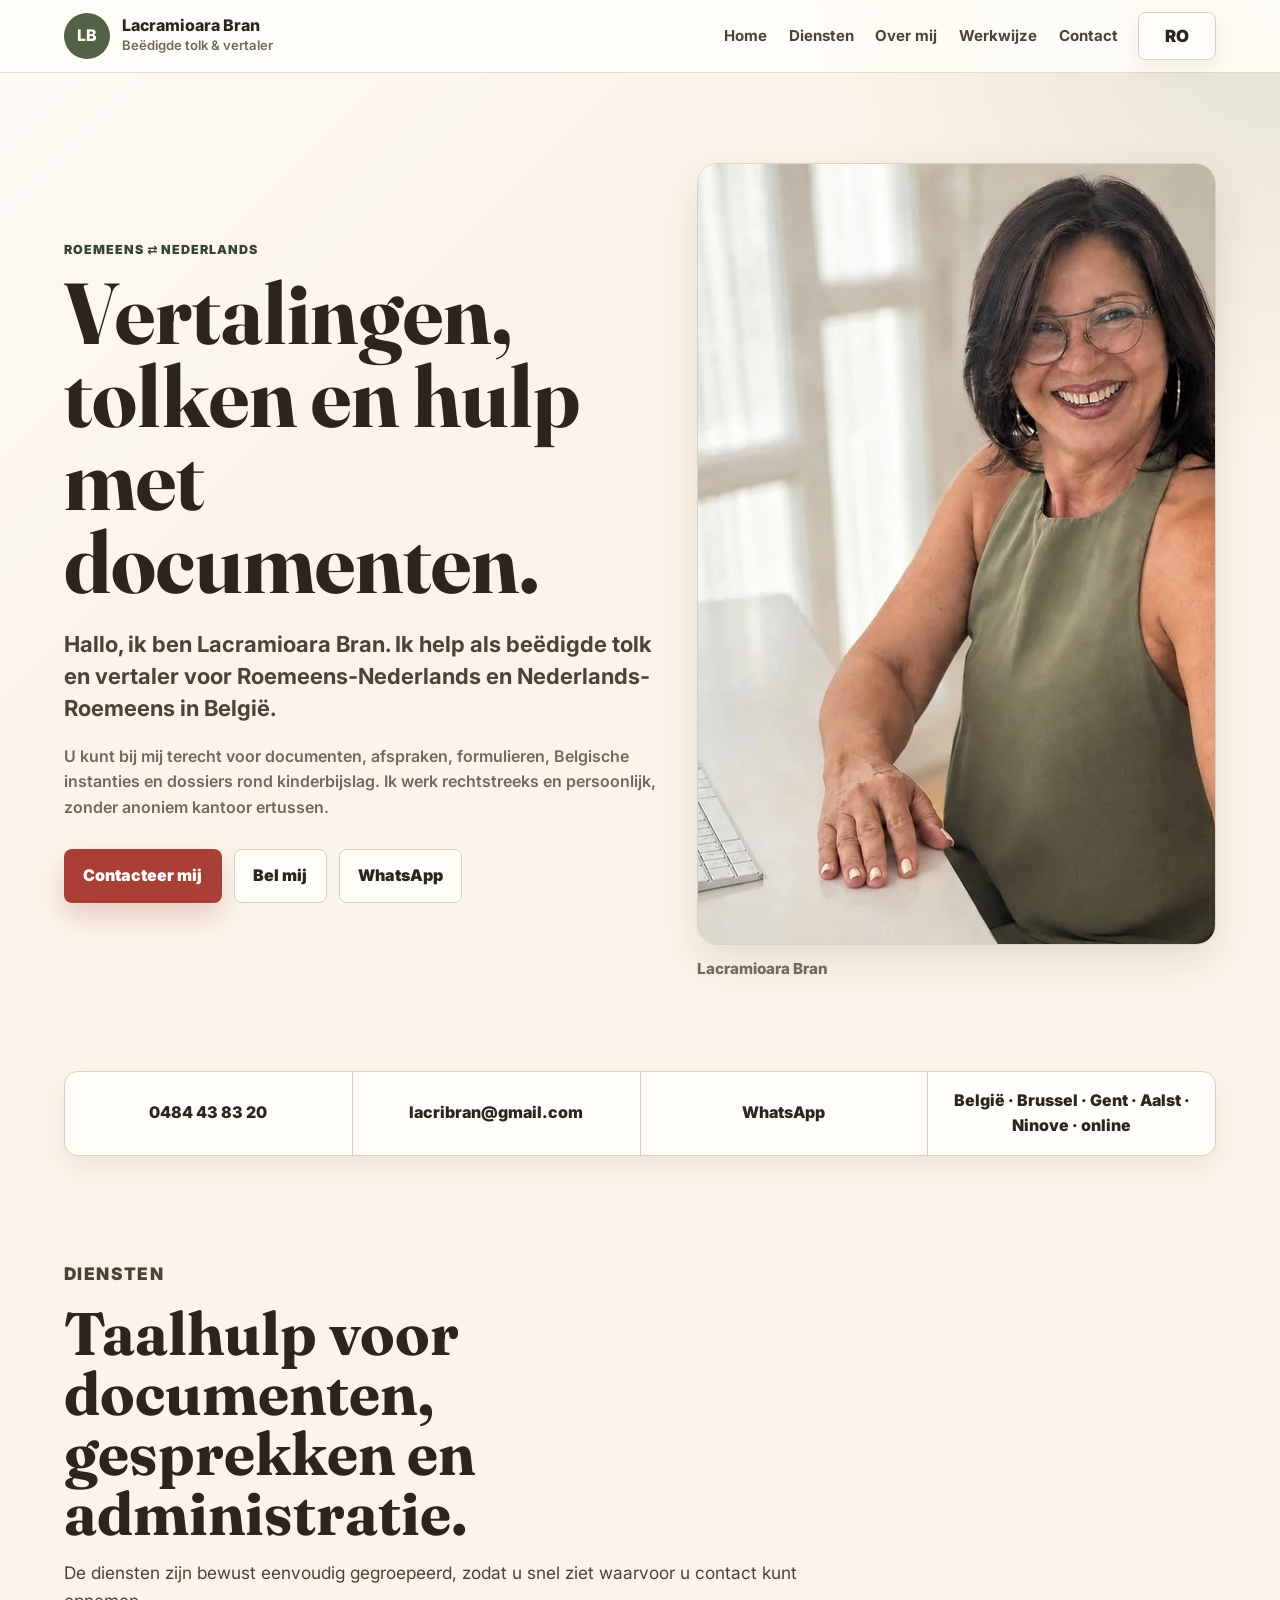
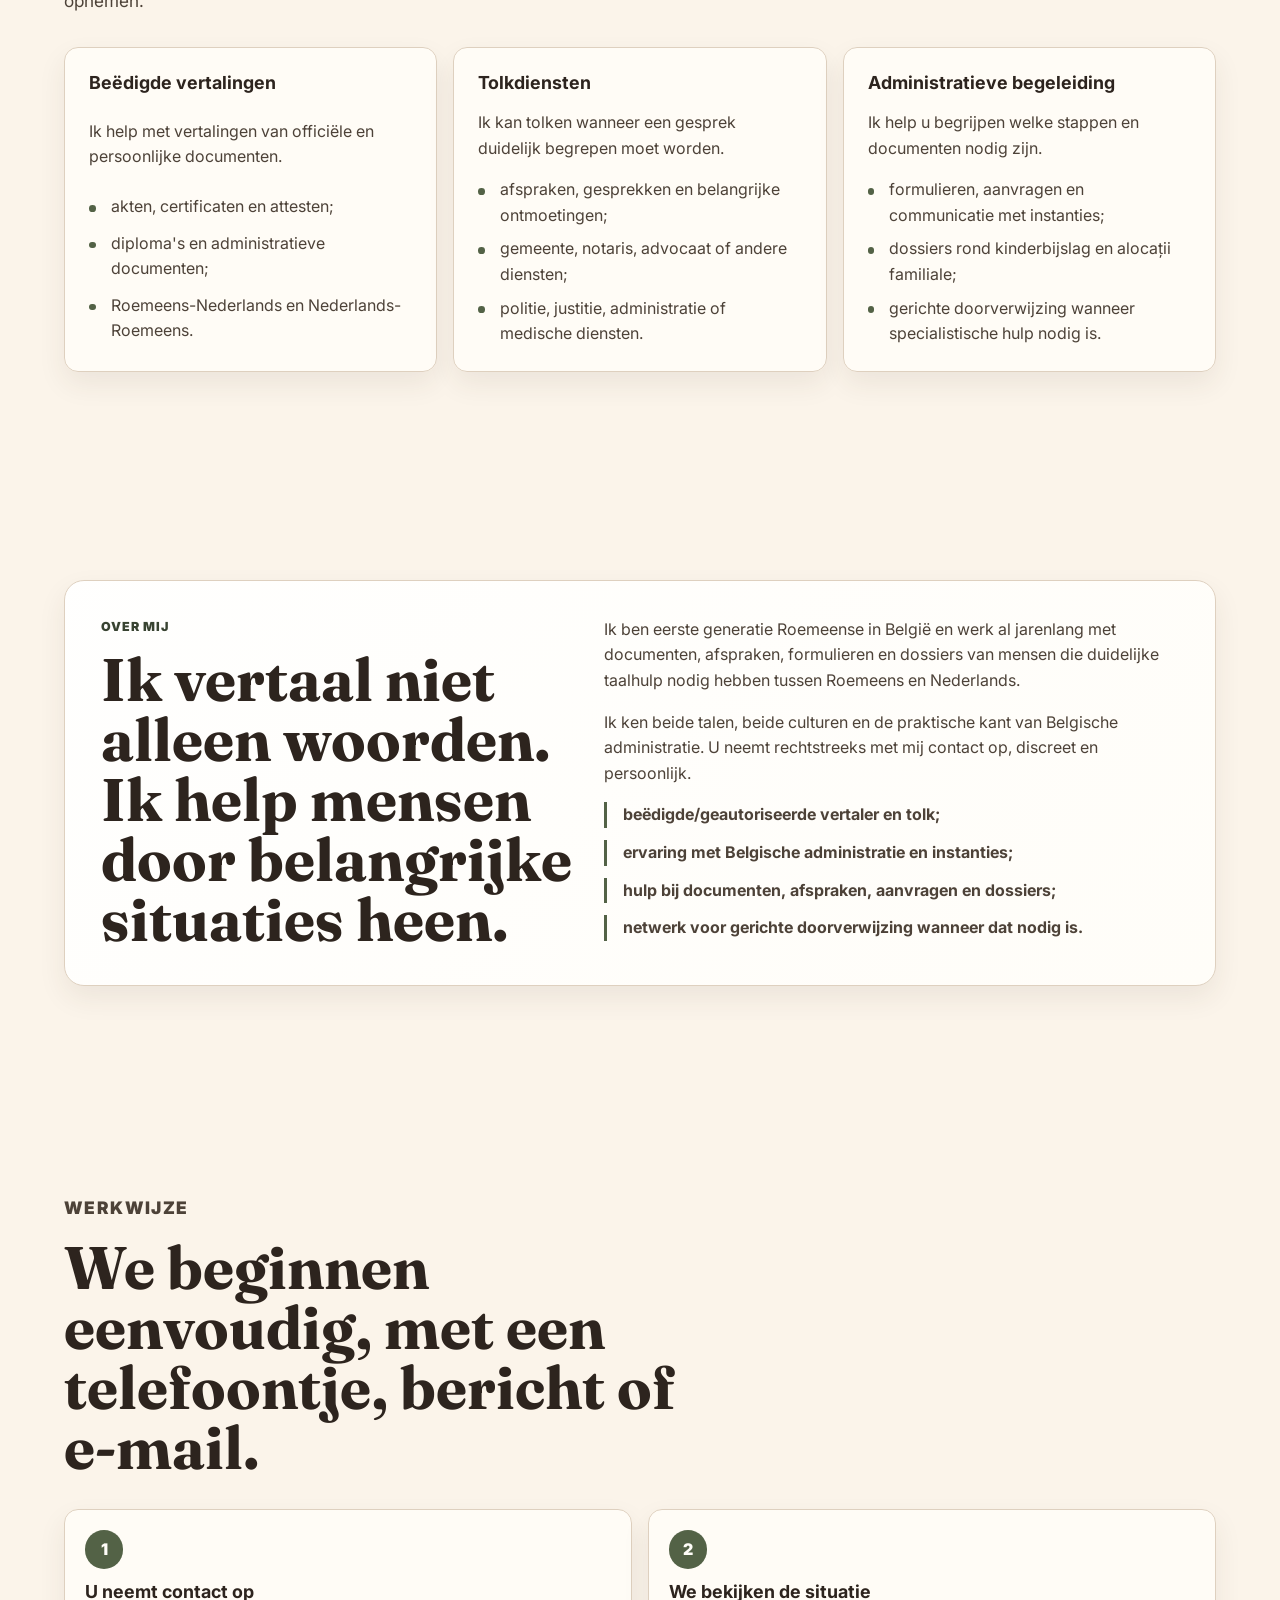
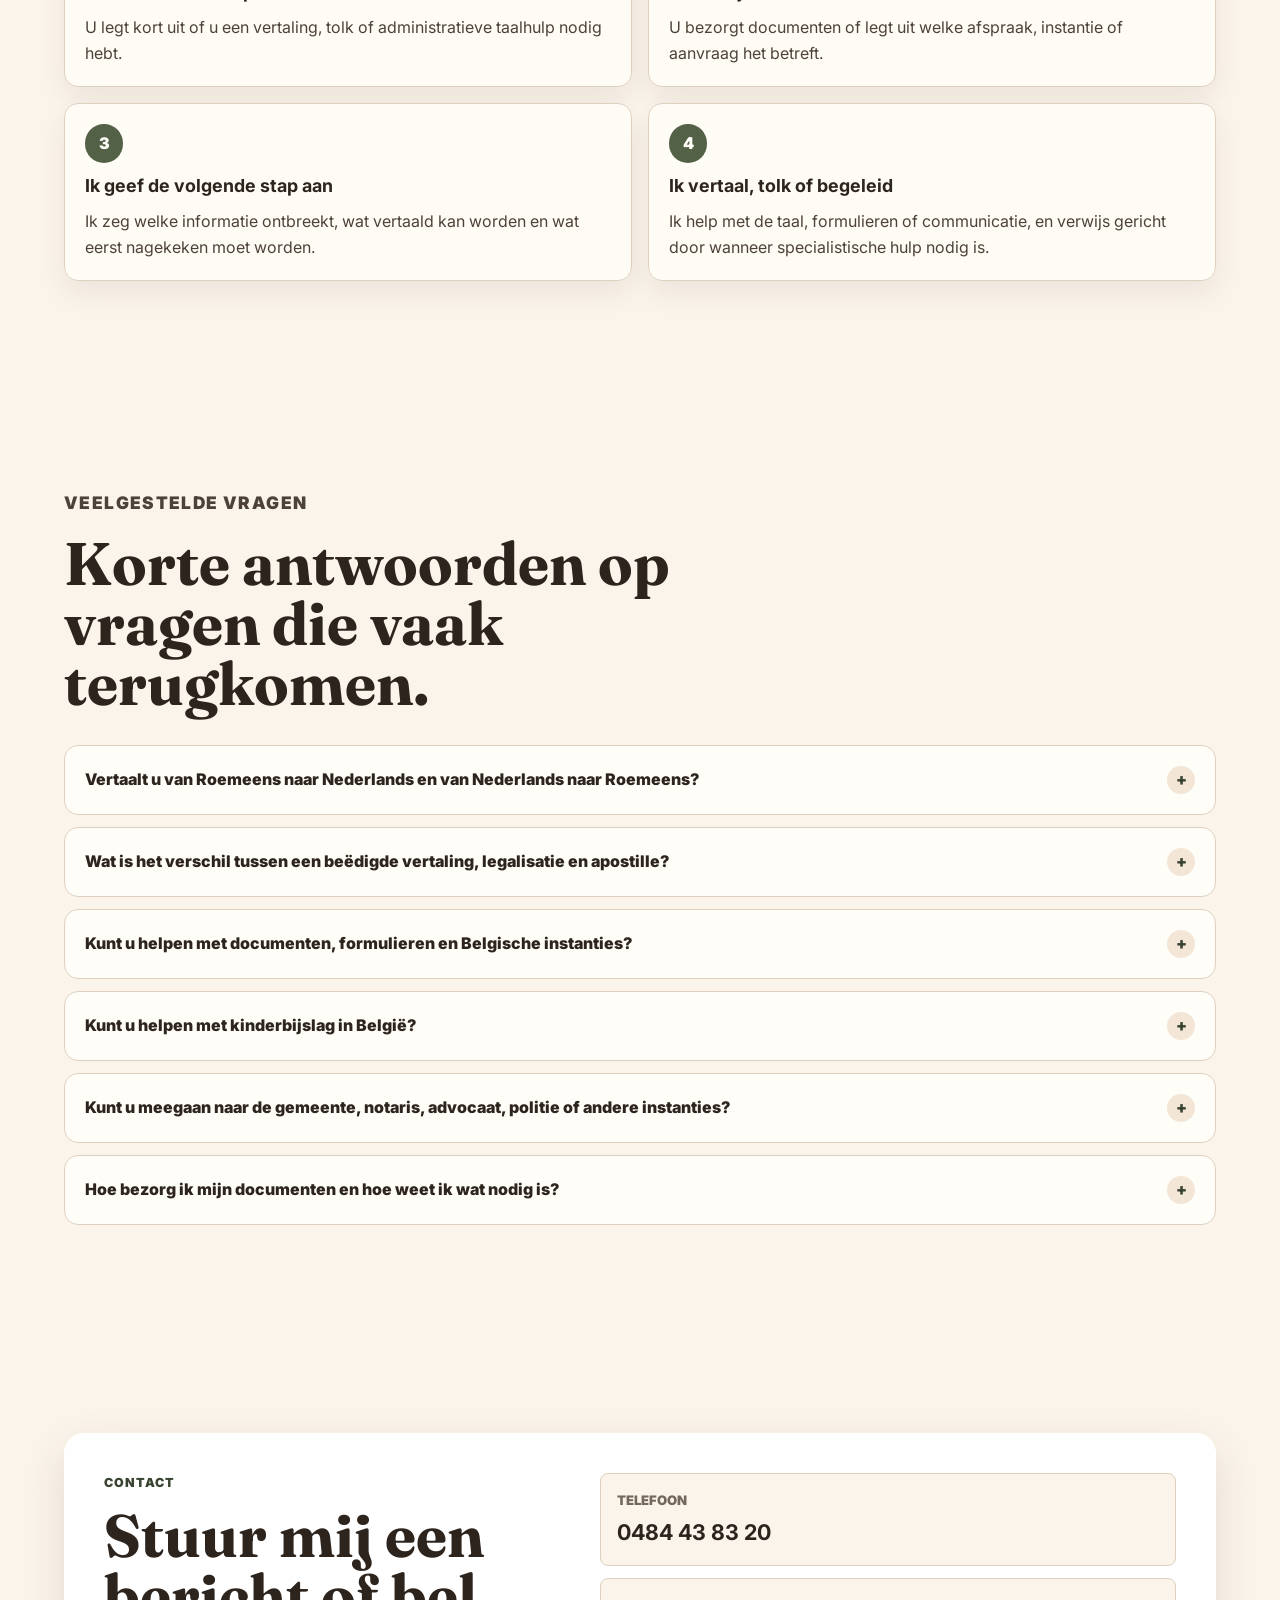
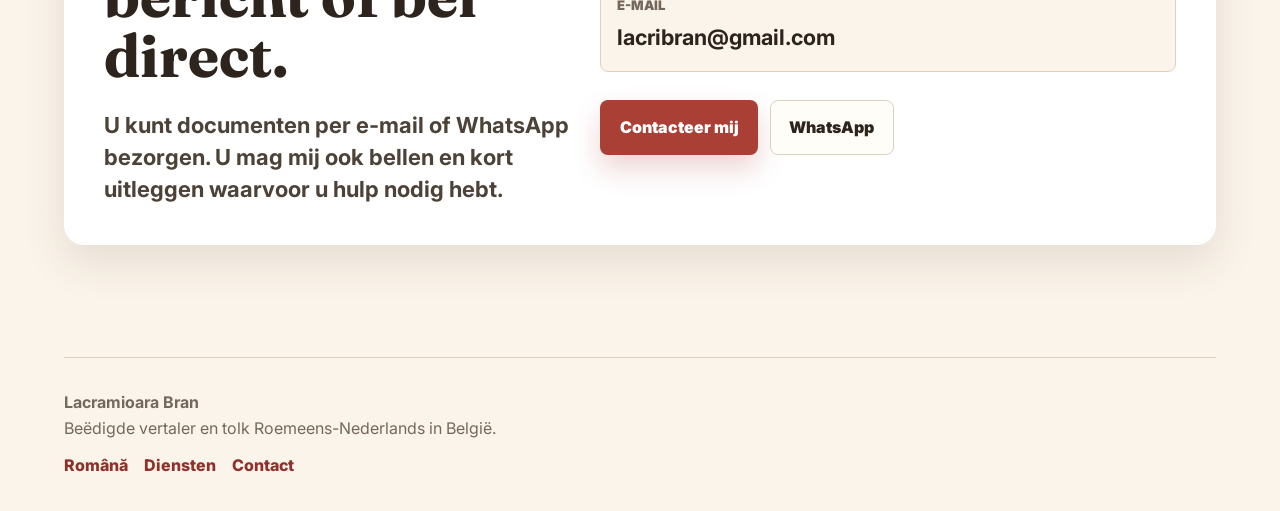
==== nl/index.html @ 7b31ac37 "feat: add Dutch one-page version" ====
<!doctype html>
<html lang="nl">
  <head>
    <meta charset="utf-8">
    <meta name="viewport" content="width=device-width, initial-scale=1">
    <title>Beëdigde vertaler en tolk Roemeens-Nederlands | Lacramioara Bran</title>
    <meta
      name="description"
      content="Beëdigde vertalingen, tolkdiensten en administratieve taalhulp Roemeens-Nederlands in België. Lacramioara Bran helpt met documenten, afspraken en kinderbijslag."
    >
    <meta name="theme-color" content="#fbf4ea">
    <meta name="robots" content="index, follow">
    <link rel="canonical" href="https://www.traduceri-belgia.be/nl/">
    <link rel="alternate" hreflang="ro" href="https://www.traduceri-belgia.be/">
    <link rel="alternate" hreflang="nl" href="https://www.traduceri-belgia.be/nl/">
    <link rel="alternate" hreflang="x-default" href="https://www.traduceri-belgia.be/">
    <link rel="icon" href="/favicon.svg" type="image/svg+xml">
    <link rel="preconnect" href="https://fonts.googleapis.com">
    <link rel="preconnect" href="https://fonts.gstatic.com" crossorigin>
    <link href="https://fonts.googleapis.com/css2?family=Fraunces:opsz,wght@9..144,600;9..144,700&family=Inter:wght@400;500;600;700;800&display=swap" rel="stylesheet">
    <link rel="stylesheet" href="/assets/css/main.css">
    <meta property="og:site_name" content="Lacramioara Bran">
    <meta property="og:title" content="Beëdigde vertaler en tolk Roemeens-Nederlands">
    <meta
      property="og:description"
      content="Vertalingen, tolken en administratieve taalhulp tussen Roemeens en Nederlands in België."
    >
    <meta property="og:type" content="website">
    <meta property="og:url" content="https://www.traduceri-belgia.be/nl/">
    <meta property="og:image" content="https://www.traduceri-belgia.be/assets/images/og-nl.jpg">
    <meta property="og:image:width" content="1200">
    <meta property="og:image:height" content="630">
    <meta property="og:locale" content="nl_BE">
    <meta name="twitter:card" content="summary_large_image">
    <meta name="twitter:title" content="Beëdigde vertaler en tolk Roemeens-Nederlands">
    <meta name="twitter:description" content="Vertalingen, tolken en administratieve taalhulp Roemeens-Nederlands in België.">
    <meta name="twitter:image" content="https://www.traduceri-belgia.be/assets/images/og-nl.jpg">
    <script type="application/ld+json">
      {
        "@context": "https://schema.org",
        "@graph": [
          {
            "@type": "ProfessionalService",
            "@id": "https://www.traduceri-belgia.be/nl/#business",
            "name": "Lacramioara Bran",
            "url": "https://www.traduceri-belgia.be/nl/",
            "image": "https://www.traduceri-belgia.be/assets/images/og-nl.jpg",
            "telephone": "+32484438320",
            "email": "lacribran@gmail.com",
            "areaServed": ["België", "Brussel", "Gent", "Aalst", "Ninove", "online"],
            "knowsLanguage": ["ro", "nl"],
            "description": "Beëdigde vertaler en tolk Roemeens-Nederlands en Nederlands-Roemeens in België.",
            "serviceType": [
              "Beëdigde vertaler Roemeens Nederlands",
              "Beëdigde tolk Roemeens Nederlands",
              "Vertaler Nederlands Roemeens",
              "Administratieve taalhulp",
              "Kinderbijslag België"
            ],
            "contactPoint": {
              "@type": "ContactPoint",
              "telephone": "+32484438320",
              "email": "lacribran@gmail.com",
              "contactType": "customer service",
              "availableLanguage": ["Romanian", "Dutch"]
            }
          },
          {
            "@type": "FAQPage",
            "@id": "https://www.traduceri-belgia.be/nl/#faq",
            "mainEntity": [
              {
                "@type": "Question",
                "name": "Vertaalt u van Roemeens naar Nederlands en van Nederlands naar Roemeens?",
                "acceptedAnswer": {
                  "@type": "Answer",
                  "text": "Ja. Ik werk in beide richtingen: Roemeens-Nederlands en Nederlands-Roemeens. In België gebruiken Roemeenstalige bezoekers soms ook woorden als „olandeză” of „flamandă” wanneer ze online zoeken, maar voor officiële documenten gaat het om Nederlands. Als u niet zeker weet welk type vertaling nodig is, kan ik mee bekijken wat de ontvangende instantie vraagt."
                }
              },
              {
                "@type": "Question",
                "name": "Wat is het verschil tussen een beëdigde vertaling, legalisatie en apostille?",
                "acceptedAnswer": {
                  "@type": "Answer",
                  "text": "Een beëdigde of geautoriseerde vertaling wordt gemaakt door een bevoegde vertaler. Soms vraagt een instantie daarnaast een bijkomende formele stap, zoals een legalisatie van een handtekening of een notariële bevestiging. Een apostille is nog een andere officiële procedure. Wat nodig is, hangt af van het document en van de instantie waar u het indient. Ik kan helpen nagaan wat gevraagd wordt."
                }
              },
              {
                "@type": "Question",
                "name": "Kunt u helpen met documenten, formulieren en Belgische instanties?",
                "acceptedAnswer": {
                  "@type": "Answer",
                  "text": "Ja. Ik help met formulieren, documenten, aanvragen, communicatie met instanties, afspraken en opvolging van dossiers. Ik kan optreden als tussenpersoon wanneer duidelijke communicatie tussen Roemeens en Nederlands nodig is. Als een situatie gespecialiseerd juridisch advies of andere professionele hulp vraagt, kan ik gericht doorverwijzen, zonder dat ik de rol van een jurist of andere specialist overneem."
                }
              },
              {
                "@type": "Question",
                "name": "Kunt u helpen met kinderbijslag in België?",
                "acceptedAnswer": {
                  "@type": "Answer",
                  "text": "Ja. Ik heb al jarenlang ervaring met dossiers rond kinderbijslag, in het Roemeens vaak „alocație pentru copii” of „alocații familiale” genoemd. Ik kan helpen met documenten verzamelen, formulieren invullen, communiceren met instanties, de aanvraag voorbereiden en het dossier opvolgen. Omdat elke situatie anders kan zijn, neemt u best eerst contact op met de documenten en informatie die u al hebt."
                }
              },
              {
                "@type": "Question",
                "name": "Kunt u meegaan naar de gemeente, notaris, advocaat, politie of andere instanties?",
                "acceptedAnswer": {
                  "@type": "Answer",
                  "text": "Ja, afhankelijk van beschikbaarheid, plaats en aard van de afspraak. Ik kan tolken en begeleiden bij de gemeente, notaris, advocaat, politie, justitie of andere instanties waar duidelijke communicatie tussen Roemeens en Nederlands nodig is. Het is belangrijk om vooraf kort uit te leggen waarvoor de afspraak dient, zodat ik mij goed kan voorbereiden."
                }
              },
              {
                "@type": "Question",
                "name": "Hoe bezorg ik mijn documenten en hoe weet ik wat nodig is?",
                "acceptedAnswer": {
                  "@type": "Answer",
                  "text": "Neem eerst contact op via telefoon, WhatsApp of e-mail. Leg kort uit waarvoor u hulp nodig hebt. Als het om documenten gaat, kunt u een duidelijke kopie bezorgen of uitleggen om welk document het gaat. Daarna kan ik aangeven welke informatie nog nodig is, welke stappen volgen en of vertaling, tolken, formulieren of administratieve begeleiding aangewezen zijn."
                }
              }
            ]
          }
        ]
      }
    </script>
  </head>
  <body>
    <header class="site-header">
      <div class="header-inner">
        <a class="brand" href="#top" aria-label="Naar boven">
          <span class="brand-mark">LB</span>
          <span class="brand-text">
            <span class="brand-name">Lacramioara Bran</span>
            <span class="brand-role">Beëdigde tolk & vertaler</span>
          </span>
        </a>
        <nav class="site-nav" aria-label="Hoofdnavigatie">
          <a href="#top">Home</a>
          <a href="#diensten">Diensten</a>
          <a href="#over-mij">Over mij</a>
          <a href="#werkwijze">Werkwijze</a>
          <a href="#contact">Contact</a>
          <a class="language-switch" href="/" hreflang="ro">RO</a>
        </nav>
      </div>
    </header>

    <main id="top">
      <section class="hero" aria-labelledby="hero-title">
        <div class="hero-content">
          <p class="eyebrow">Roemeens ⇄ Nederlands</p>
          <h1 id="hero-title">Vertalingen, tolken en hulp met documenten.</h1>
          <p class="lead">
            Hallo, ik ben Lacramioara Bran. Ik help als beëdigde tolk en vertaler voor Roemeens-Nederlands en Nederlands-Roemeens in België.
          </p>
          <p class="hero-note">
            U kunt bij mij terecht voor documenten, afspraken, formulieren, Belgische instanties en dossiers rond kinderbijslag. Ik werk rechtstreeks en persoonlijk, zonder anoniem kantoor ertussen.
          </p>
          <div class="hero-actions" aria-label="Snel contact">
            <a class="button button-primary" href="mailto:lacribran@gmail.com?subject=Aanvraag%20vertaling%20of%20taalhulp">
              Contacteer mij
            </a>
            <a class="button button-secondary" href="tel:+32484438320">Bel mij</a>
            <a class="button button-secondary" href="https://wa.me/32484438320">WhatsApp</a>
          </div>
        </div>

        <figure class="hero-media">
          <div class="hero-frame">
            <picture>
              <source
                media="(max-width: 767px)"
                type="image/webp"
                srcset="/assets/images/lacramioara-hero-mobile.webp 840w"
                sizes="calc(100vw - 2rem)"
              >
              <source
                media="(max-width: 767px)"
                srcset="/assets/images/lacramioara-hero-mobile.jpg 840w"
                sizes="calc(100vw - 2rem)"
              >
              <source
                type="image/webp"
                srcset="/assets/images/lacramioara-hero.webp 1200w"
                sizes="(min-width: 928px) 38vw, calc(100vw - 2rem)"
              >
              <img
                class="hero-image"
                src="/assets/images/lacramioara-hero.jpg"
                alt="Lacramioara Bran aan haar bureau, beëdigde vertaler en tolk Roemeens-Nederlands in België"
                width="1200"
                height="780"
                decoding="async"
                fetchpriority="high"
              >
            </picture>
          </div>
          <figcaption class="photo-caption">Lacramioara Bran</figcaption>
        </figure>
      </section>

      <section class="quick-contact" aria-label="Snelle contactgegevens">
        <a href="tel:+32484438320">0484 43 83 20</a>
        <a href="mailto:lacribran@gmail.com">lacribran@gmail.com</a>
        <a href="https://wa.me/32484438320">WhatsApp</a>
        <span>België · Brussel · Gent · Aalst · Ninove · online</span>
      </section>

      <section class="section" id="diensten" aria-labelledby="diensten-title">
        <div class="section-header">
          <p class="eyebrow">Diensten</p>
          <h2 id="diensten-title">Taalhulp voor documenten, gesprekken en administratie.</h2>
          <p>
            De diensten zijn bewust eenvoudig gegroepeerd, zodat u snel ziet waarvoor u contact kunt opnemen.
          </p>
        </div>
        <div class="services-grid">
          <article class="card service-card">
            <h3>Beëdigde vertalingen</h3>
            <p>Ik help met vertalingen van officiële en persoonlijke documenten.</p>
            <ul class="service-list">
              <li>akten, certificaten en attesten;</li>
              <li>diploma's en administratieve documenten;</li>
              <li>Roemeens-Nederlands en Nederlands-Roemeens.</li>
            </ul>
          </article>
          <article class="card service-card">
            <h3>Tolkdiensten</h3>
            <p>Ik kan tolken wanneer een gesprek duidelijk begrepen moet worden.</p>
            <ul class="service-list">
              <li>afspraken, gesprekken en belangrijke ontmoetingen;</li>
              <li>gemeente, notaris, advocaat of andere diensten;</li>
              <li>politie, justitie, administratie of medische diensten.</li>
            </ul>
          </article>
          <article class="card service-card">
            <h3>Administratieve begeleiding</h3>
            <p>Ik help u begrijpen welke stappen en documenten nodig zijn.</p>
            <ul class="service-list">
              <li>formulieren, aanvragen en communicatie met instanties;</li>
              <li>dossiers rond kinderbijslag en alocații familiale;</li>
              <li>gerichte doorverwijzing wanneer specialistische hulp nodig is.</li>
            </ul>
          </article>
        </div>
      </section>

      <section class="section" id="over-mij" aria-labelledby="over-title">
        <div class="about-panel card">
          <div>
            <p class="eyebrow">Over mij</p>
            <h2 id="over-title">Ik vertaal niet alleen woorden. Ik help mensen door belangrijke situaties heen.</h2>
          </div>
          <div class="about-copy">
            <p>
              Ik ben eerste generatie Roemeense in België en werk al jarenlang met documenten, afspraken, formulieren en dossiers van mensen die duidelijke taalhulp nodig hebben tussen Roemeens en Nederlands.
            </p>
            <p>
              Ik ken beide talen, beide culturen en de praktische kant van Belgische administratie. U neemt rechtstreeks met mij contact op, discreet en persoonlijk.
            </p>
            <ul class="trust-list">
              <li>beëdigde/geautoriseerde vertaler en tolk;</li>
              <li>ervaring met Belgische administratie en instanties;</li>
              <li>hulp bij documenten, afspraken, aanvragen en dossiers;</li>
              <li>netwerk voor gerichte doorverwijzing wanneer dat nodig is.</li>
            </ul>
          </div>
        </div>
      </section>

      <section class="section" id="werkwijze" aria-labelledby="werkwijze-title">
        <div class="section-header">
          <p class="eyebrow">Werkwijze</p>
          <h2 id="werkwijze-title">We beginnen eenvoudig, met een telefoontje, bericht of e-mail.</h2>
        </div>
        <div class="process-grid">
          <article class="card process-card">
            <span class="step-number">1</span>
            <h3>U neemt contact op</h3>
            <p>U legt kort uit of u een vertaling, tolk of administratieve taalhulp nodig hebt.</p>
          </article>
          <article class="card process-card">
            <span class="step-number">2</span>
            <h3>We bekijken de situatie</h3>
            <p>U bezorgt documenten of legt uit welke afspraak, instantie of aanvraag het betreft.</p>
          </article>
          <article class="card process-card">
            <span class="step-number">3</span>
            <h3>Ik geef de volgende stap aan</h3>
            <p>Ik zeg welke informatie ontbreekt, wat vertaald kan worden en wat eerst nagekeken moet worden.</p>
          </article>
          <article class="card process-card">
            <span class="step-number">4</span>
            <h3>Ik vertaal, tolk of begeleid</h3>
            <p>Ik help met de taal, formulieren of communicatie, en verwijs gericht door wanneer specialistische hulp nodig is.</p>
          </article>
        </div>
      </section>

      <section class="section" id="veelgestelde-vragen" aria-labelledby="faq-title">
        <div class="section-header">
          <p class="eyebrow">Veelgestelde vragen</p>
          <h2 id="faq-title">Korte antwoorden op vragen die vaak terugkomen.</h2>
        </div>
        <div class="faq-list">
          <details class="faq-item">
            <summary>Vertaalt u van Roemeens naar Nederlands en van Nederlands naar Roemeens?</summary>
            <p>Ja. Ik werk in beide richtingen: Roemeens-Nederlands en Nederlands-Roemeens. In België gebruiken Roemeenstalige bezoekers soms ook woorden als „olandeză” of „flamandă” wanneer ze online zoeken, maar voor officiële documenten gaat het om Nederlands. Als u niet zeker weet welk type vertaling nodig is, kan ik mee bekijken wat de ontvangende instantie vraagt.</p>
          </details>
          <details class="faq-item">
            <summary>Wat is het verschil tussen een beëdigde vertaling, legalisatie en apostille?</summary>
            <p>Een beëdigde of geautoriseerde vertaling wordt gemaakt door een bevoegde vertaler. Soms vraagt een instantie daarnaast een bijkomende formele stap, zoals een legalisatie van een handtekening of een notariële bevestiging. Een apostille is nog een andere officiële procedure. Wat nodig is, hangt af van het document en van de instantie waar u het indient. Ik kan helpen nagaan wat gevraagd wordt.</p>
          </details>
          <details class="faq-item">
            <summary>Kunt u helpen met documenten, formulieren en Belgische instanties?</summary>
            <p>Ja. Ik help met formulieren, documenten, aanvragen, communicatie met instanties, afspraken en opvolging van dossiers. Ik kan optreden als tussenpersoon wanneer duidelijke communicatie tussen Roemeens en Nederlands nodig is. Als een situatie gespecialiseerd juridisch advies of andere professionele hulp vraagt, kan ik gericht doorverwijzen, zonder dat ik de rol van een jurist of andere specialist overneem.</p>
          </details>
          <details class="faq-item">
            <summary>Kunt u helpen met kinderbijslag in België?</summary>
            <p>Ja. Ik heb al jarenlang ervaring met dossiers rond kinderbijslag, in het Roemeens vaak „alocație pentru copii” of „alocații familiale” genoemd. Ik kan helpen met documenten verzamelen, formulieren invullen, communiceren met instanties, de aanvraag voorbereiden en het dossier opvolgen. Omdat elke situatie anders kan zijn, neemt u best eerst contact op met de documenten en informatie die u al hebt.</p>
          </details>
          <details class="faq-item">
            <summary>Kunt u meegaan naar de gemeente, notaris, advocaat, politie of andere instanties?</summary>
            <p>Ja, afhankelijk van beschikbaarheid, plaats en aard van de afspraak. Ik kan tolken en begeleiden bij de gemeente, notaris, advocaat, politie, justitie of andere instanties waar duidelijke communicatie tussen Roemeens en Nederlands nodig is. Het is belangrijk om vooraf kort uit te leggen waarvoor de afspraak dient, zodat ik mij goed kan voorbereiden.</p>
          </details>
          <details class="faq-item">
            <summary>Hoe bezorg ik mijn documenten en hoe weet ik wat nodig is?</summary>
            <p>Neem eerst contact op via telefoon, WhatsApp of e-mail. Leg kort uit waarvoor u hulp nodig hebt. Als het om documenten gaat, kunt u een duidelijke kopie bezorgen of uitleggen om welk document het gaat. Daarna kan ik aangeven welke informatie nog nodig is, welke stappen volgen en of vertaling, tolken, formulieren of administratieve begeleiding aangewezen zijn.</p>
          </details>
        </div>
      </section>

      <section class="section contact-section" id="contact" aria-labelledby="contact-title">
        <div class="contact-panel">
          <div>
            <p class="eyebrow">Contact</p>
            <h2 id="contact-title">Stuur mij een bericht of bel direct.</h2>
            <p class="lead">
              U kunt documenten per e-mail of WhatsApp bezorgen. U mag mij ook bellen en kort uitleggen waarvoor u hulp nodig hebt.
            </p>
          </div>
          <div>
            <div class="contact-lines">
              <a class="contact-line" href="tel:+32484438320">
                <span>Telefoon</span>
                <strong>0484 43 83 20</strong>
              </a>
              <a class="contact-line" href="mailto:lacribran@gmail.com">
                <span>E-mail</span>
                <strong>lacribran@gmail.com</strong>
              </a>
            </div>
            <div class="contact-actions">
              <a class="button button-primary" href="mailto:lacribran@gmail.com?subject=Aanvraag%20vertaling%20of%20taalhulp">
                Contacteer mij
              </a>
              <a class="button button-secondary" href="https://wa.me/32484438320">WhatsApp</a>
            </div>
          </div>
        </div>
      </section>
    </main>

    <footer class="site-footer">
      <div>
        <strong>Lacramioara Bran</strong><br>
        Beëdigde vertaler en tolk Roemeens-Nederlands in België.
      </div>
      <nav class="footer-links" aria-label="Secundaire links">
        <a href="/" hreflang="ro">Română</a>
        <a href="#diensten">Diensten</a>
        <a href="#contact">Contact</a>
      </nav>
    </footer>
  </body>
</html>
---- assets/css/main.css ----
:root {
  --color-bg: #fbf4ea;
  --color-bg-muted: #f3e6d6;
  --color-surface: #fffdf8;
  --color-surface-elevated: #ffffff;
  --color-text: #2d241e;
  --color-text-soft: #4d4238;
  --color-text-muted: #74685c;
  --color-olive: #536246;
  --color-olive-dark: #384331;
  --color-red: #a93f35;
  --color-red-hover: #8e312a;
  --color-red-active: #752820;
  --color-border: #ded0bf;
  --color-border-hover: #bfae99;
  --color-focus: #1f6f78;
  --color-success: #3f6b4a;
  --color-warning: #a76a20;
  --color-error: #a6372d;
  --color-info: #3f6472;
  --color-disabled: #b8aea4;
  --font-display: "Fraunces", Georgia, serif;
  --font-body: "Inter", ui-sans-serif, system-ui, -apple-system, BlinkMacSystemFont, "Segoe UI", sans-serif;
  --space-1: 0.25rem;
  --space-2: 0.5rem;
  --space-3: 0.75rem;
  --space-4: 1rem;
  --space-5: 1.25rem;
  --space-6: 1.5rem;
  --space-8: 2rem;
  --space-10: 2.5rem;
  --space-12: 3rem;
  --space-16: 4rem;
  --space-20: 5rem;
  --radius-sm: 0.5rem;
  --radius-md: 0.875rem;
  --radius-lg: 1.25rem;
  --shadow-soft: 0 1rem 2.75rem rgb(62 48 35 / 12%);
  --shadow-card: 0 0.75rem 1.75rem rgb(62 48 35 / 8%);
  --max-page: 72rem;
  --max-text: 42rem;
  --header-height: 4.5rem;
}

* {
  box-sizing: border-box;
}

html {
  scroll-behavior: smooth;
  scroll-padding-top: var(--space-6);
}

body {
  margin: 0;
  background: var(--color-bg);
  color: var(--color-text);
  font-family: var(--font-body);
  font-size: 1rem;
  line-height: 1.6;
}

body::before {
  content: "";
  position: fixed;
  inset: 0;
  z-index: -1;
  background:
    linear-gradient(135deg, rgb(255 255 255 / 56%), transparent 38%),
    radial-gradient(circle at top right, rgb(83 98 70 / 12%), transparent 30%);
  pointer-events: none;
}

img,
picture {
  display: block;
  max-width: 100%;
}

a {
  color: inherit;
}

p,
h1,
h2,
h3 {
  overflow-wrap: anywhere;
}

:focus-visible {
  outline: 3px solid var(--color-focus);
  outline-offset: 4px;
}

.site-header {
  position: sticky;
  top: 0;
  z-index: 10;
  border-bottom: 1px solid rgb(222 208 191 / 78%);
  background: rgb(255 253 248 / 92%);
  backdrop-filter: blur(1rem);
}

.header-inner {
  display: flex;
  align-items: center;
  justify-content: space-between;
  gap: var(--space-4);
  width: min(var(--max-page), calc(100% - 2rem));
  margin-inline: auto;
  padding-block: var(--space-3);
}

.brand {
  display: inline-flex;
  align-items: center;
  gap: var(--space-3);
  min-width: 0;
  text-decoration: none;
}

.brand-mark {
  display: grid;
  width: 2.9rem;
  height: 2.9rem;
  flex: 0 0 auto;
  place-items: center;
  border-radius: 50%;
  background: var(--color-olive);
  color: var(--color-surface);
  font-weight: 800;
}

.brand-text {
  display: grid;
  gap: 0.05rem;
  min-width: 0;
}

.brand-name {
  color: var(--color-text);
  font-weight: 800;
  line-height: 1.15;
}

.brand-role {
  color: var(--color-text-muted);
  font-size: 0.82rem;
  font-weight: 600;
}

.site-nav {
  display: flex;
  align-items: center;
  justify-content: flex-end;
  gap: clamp(0.5rem, 1.8vw, 1.15rem);
  color: var(--color-text-soft);
  font-size: 0.94rem;
  font-weight: 700;
}

.site-nav a {
  border-radius: var(--radius-sm);
  padding: 0.45rem 0.1rem;
  text-decoration: none;
}

.site-nav a:hover {
  color: var(--color-olive-dark);
}

.language-switch {
  display: inline-grid;
  min-width: 4.9rem;
  min-height: 3rem;
  place-items: center;
  border: 1px solid var(--color-border);
  border-radius: var(--radius-sm);
  background: var(--color-surface);
  box-shadow: 0 0.5rem 1.25rem rgb(62 48 35 / 8%);
  color: var(--color-text);
  font-size: 1.05rem;
  font-weight: 900;
}

.section,
.hero,
.quick-contact,
.site-footer {
  width: min(var(--max-page), calc(100% - 2rem));
  margin-inline: auto;
}

.hero {
  display: grid;
  grid-template-columns: 1fr;
  gap: var(--space-8);
  padding-block: clamp(2.25rem, 7vw, 6.5rem);
}

.hero-content {
  display: grid;
  align-content: center;
  max-width: var(--max-text);
}

.eyebrow {
  margin: 0 0 var(--space-3);
  color: var(--color-olive-dark);
  font-size: 0.78rem;
  font-weight: 900;
  letter-spacing: 0.08em;
  text-transform: uppercase;
}

h1,
h2,
.statement {
  font-family: var(--font-display);
  font-weight: 700;
  letter-spacing: 0;
}

h1 {
  max-width: 11ch;
  margin: 0;
  color: var(--color-text);
  font-size: clamp(3rem, 15vw, 5.4rem);
  line-height: 0.96;
}

h2 {
  max-width: 15ch;
  margin: 0;
  color: var(--color-text);
  font-size: clamp(2.15rem, 9vw, 3.75rem);
  line-height: 1;
}

h3 {
  margin: 0;
  color: var(--color-text);
  font-size: 1.12rem;
  line-height: 1.25;
}

.lead {
  max-width: 37rem;
  margin: var(--space-6) 0 0;
  color: var(--color-text-soft);
  font-size: clamp(1.12rem, 3.4vw, 1.38rem);
  font-weight: 700;
  line-height: 1.45;
}

.hero-note {
  max-width: 37rem;
  margin: var(--space-5) 0 0;
  color: var(--color-text-muted);
  font-weight: 600;
}

.hero-actions,
.contact-actions,
.landing-actions {
  display: flex;
  flex-wrap: wrap;
  gap: var(--space-3);
  margin-top: var(--space-7, 1.75rem);
}

.button {
  display: inline-flex;
  align-items: center;
  justify-content: center;
  min-height: 3.25rem;
  padding: 0.85rem 1.15rem;
  border: 1px solid transparent;
  border-radius: var(--radius-sm);
  font-weight: 900;
  text-align: center;
  text-decoration: none;
  transition:
    transform 160ms ease,
    background-color 160ms ease,
    border-color 160ms ease,
    color 160ms ease,
    box-shadow 160ms ease;
}

.button:hover {
  transform: translateY(-1px);
}

.button:active {
  transform: translateY(0);
}

.button-primary {
  background: var(--color-red);
  box-shadow: 0 0.85rem 1.75rem rgb(169 63 53 / 22%);
  color: #ffffff;
}

.button-primary:hover,
.button-primary:focus-visible {
  background: var(--color-red-hover);
}

.button-primary:active {
  background: var(--color-red-active);
}

.button-secondary {
  border-color: var(--color-border);
  background: var(--color-surface);
  color: var(--color-text);
}

.button-secondary:hover,
.button-secondary:focus-visible {
  border-color: var(--color-border-hover);
  background: #ffffff;
}

.hero-media {
  align-self: center;
  margin: 0;
}

.hero-frame {
  overflow: hidden;
  border: 1px solid var(--color-border);
  border-radius: var(--radius-lg);
  background: var(--color-surface);
  box-shadow: var(--shadow-soft);
}

.hero-image {
  width: 100%;
  aspect-ratio: 4 / 5;
  object-fit: cover;
  object-position: 66% 46%;
}

.photo-caption {
  margin-top: var(--space-3);
  color: var(--color-text-muted);
  font-size: 0.95rem;
  font-weight: 800;
}

.quick-contact {
  display: grid;
  gap: 1px;
  overflow: hidden;
  border: 1px solid var(--color-border);
  border-radius: var(--radius-md);
  background: var(--color-border);
  box-shadow: var(--shadow-card);
}

.quick-contact a,
.quick-contact span {
  display: grid;
  min-height: 4.6rem;
  place-items: center;
  padding: var(--space-4);
  background: var(--color-surface);
  color: var(--color-text);
  font-weight: 850;
  text-align: center;
  text-decoration: none;
}

.quick-contact a:hover {
  color: var(--color-red-hover);
}

.section {
  padding-block: clamp(3.5rem, 9vw, 6.5rem);
}

.section-header {
  display: grid;
  gap: var(--space-4);
  max-width: 46rem;
  margin-bottom: var(--space-8);
}

.section-header p {
  margin: 0;
  color: var(--color-text-soft);
  font-size: 1.08rem;
}

.services-grid,
.process-grid {
  display: grid;
  gap: var(--space-4);
}

.card {
  border: 1px solid var(--color-border);
  border-radius: var(--radius-md);
  background: rgb(255 253 248 / 84%);
  box-shadow: var(--shadow-card);
}

.service-card {
  display: grid;
  gap: var(--space-4);
  padding: var(--space-6);
}

.service-card p,
.process-card p,
.about-copy p,
.faq-item p,
.landing-card p {
  margin: 0;
  color: var(--color-text-soft);
}

.service-list {
  display: grid;
  gap: var(--space-2);
  margin: 0;
  padding: 0;
  color: var(--color-text-soft);
  list-style: none;
}

.service-list li {
  position: relative;
  padding-left: 1.35rem;
}

.service-list li::before {
  content: "";
  position: absolute;
  top: 0.68rem;
  left: 0;
  width: 0.42rem;
  height: 0.42rem;
  border-radius: 50%;
  background: var(--color-olive);
}

.about-panel {
  display: grid;
  gap: var(--space-8);
  padding: clamp(1.4rem, 4vw, 2.25rem);
  border-radius: var(--radius-lg);
  background:
    linear-gradient(135deg, rgb(255 255 255 / 82%), rgb(255 253 248 / 72%)),
    var(--color-surface);
}

.statement {
  margin: 0;
  color: var(--color-olive-dark);
  font-size: clamp(1.8rem, 7vw, 3rem);
  line-height: 1.08;
}

.about-copy {
  display: grid;
  gap: var(--space-4);
}

.trust-list {
  display: grid;
  gap: var(--space-3);
  margin: 0;
  padding: 0;
  list-style: none;
}

.trust-list li {
  border-left: 3px solid var(--color-olive);
  padding-left: var(--space-4);
  color: var(--color-text-soft);
  font-weight: 700;
}

.process-card {
  display: grid;
  gap: var(--space-3);
  padding: var(--space-5);
}

.step-number {
  display: grid;
  width: 2.4rem;
  height: 2.4rem;
  place-items: center;
  border-radius: 50%;
  background: var(--color-olive);
  color: var(--color-surface);
  font-weight: 900;
}

.faq-list {
  display: grid;
  gap: var(--space-3);
}

.faq-item {
  overflow: hidden;
  border: 1px solid var(--color-border);
  border-radius: var(--radius-md);
  background: var(--color-surface);
}

.faq-item[open] {
  border-color: rgb(83 98 70 / 48%);
  box-shadow: var(--shadow-card);
}

.faq-item summary {
  display: flex;
  align-items: center;
  justify-content: space-between;
  gap: var(--space-4);
  padding: var(--space-5);
  color: var(--color-text);
  font-weight: 850;
  cursor: pointer;
  list-style: none;
}

.faq-item summary::-webkit-details-marker {
  display: none;
}

.faq-item summary::after {
  content: "+";
  display: grid;
  min-width: 1.75rem;
  height: 1.75rem;
  place-items: center;
  border-radius: 50%;
  background: var(--color-bg-muted);
  color: var(--color-olive-dark);
  font-weight: 900;
}

.faq-item[open] summary {
  color: var(--color-olive-dark);
}

.faq-item[open] summary::after {
  content: "−";
}

.faq-item p {
  padding: 0 var(--space-5) var(--space-5);
}

.contact-section {
  padding-bottom: clamp(4rem, 9vw, 7rem);
}

.contact-panel {
  display: grid;
  gap: var(--space-6);
  padding: clamp(1.5rem, 5vw, 2.5rem);
  border-radius: var(--radius-lg);
  background: var(--color-surface-elevated);
  box-shadow: var(--shadow-soft);
}

.contact-lines {
  display: grid;
  gap: var(--space-3);
}

.contact-line {
  display: grid;
  gap: var(--space-1);
  padding: var(--space-4);
  border: 1px solid var(--color-border);
  border-radius: var(--radius-sm);
  background: var(--color-bg);
  text-decoration: none;
}

.contact-line span {
  color: var(--color-text-muted);
  font-size: 0.82rem;
  font-weight: 900;
  text-transform: uppercase;
}

.contact-line strong {
  color: var(--color-text);
  font-size: clamp(1.08rem, 4vw, 1.35rem);
}

.site-footer {
  display: flex;
  flex-direction: column;
  gap: var(--space-3);
  padding-block: var(--space-8);
  border-top: 1px solid var(--color-border);
  color: var(--color-text-muted);
}

.footer-links {
  display: flex;
  flex-wrap: wrap;
  gap: var(--space-4);
}

.site-footer a {
  color: var(--color-red-hover);
  font-weight: 800;
  text-decoration: none;
}

.landing-main {
  width: min(58rem, calc(100% - 2rem));
  margin-inline: auto;
  padding-block: clamp(3rem, 10vw, 7rem);
}

.landing-card {
  display: grid;
  gap: var(--space-6);
  padding: clamp(1.5rem, 5vw, 3rem);
  border-radius: var(--radius-lg);
  background: var(--color-surface);
  box-shadow: var(--shadow-soft);
}

.landing-card h1 {
  max-width: 13ch;
}

@media (min-width: 44rem) {
  .quick-contact {
    grid-template-columns: repeat(2, minmax(0, 1fr));
  }

  .services-grid,
  .process-grid {
    grid-template-columns: repeat(2, minmax(0, 1fr));
  }
}

@media (min-width: 58rem) {
  .hero {
    grid-template-columns: minmax(0, 0.95fr) minmax(22rem, 0.82fr);
    align-items: center;
  }

  .hero-media {
    order: 2;
  }

  .hero-image {
    aspect-ratio: 12 / 13;
    object-position: 58% 50%;
  }

  .quick-contact {
    grid-template-columns: repeat(4, minmax(0, 1fr));
  }

  .services-grid {
    grid-template-columns: repeat(3, minmax(0, 1fr));
  }

  .about-panel,
  .contact-panel {
    grid-template-columns: minmax(0, 0.82fr) minmax(20rem, 1fr);
    align-items: start;
  }
}

@media (max-width: 47.99rem) {
  .header-inner {
    align-items: flex-start;
    flex-direction: column;
  }

  .site-nav {
    width: 100%;
    justify-content: flex-start;
    overflow-x: auto;
    padding-bottom: var(--space-1);
    scrollbar-width: none;
  }

  .site-nav::-webkit-scrollbar {
    display: none;
  }

  .brand-role {
    display: none;
  }

  .hero-actions,
  .contact-actions,
  .landing-actions,
  .button {
    width: 100%;
  }
}

@media (prefers-reduced-motion: reduce) {
  *,
  *::before,
  *::after {
    scroll-behavior: auto !important;
    transition-duration: 0.01ms !important;
    animation-duration: 0.01ms !important;
    animation-iteration-count: 1 !important;
  }
}
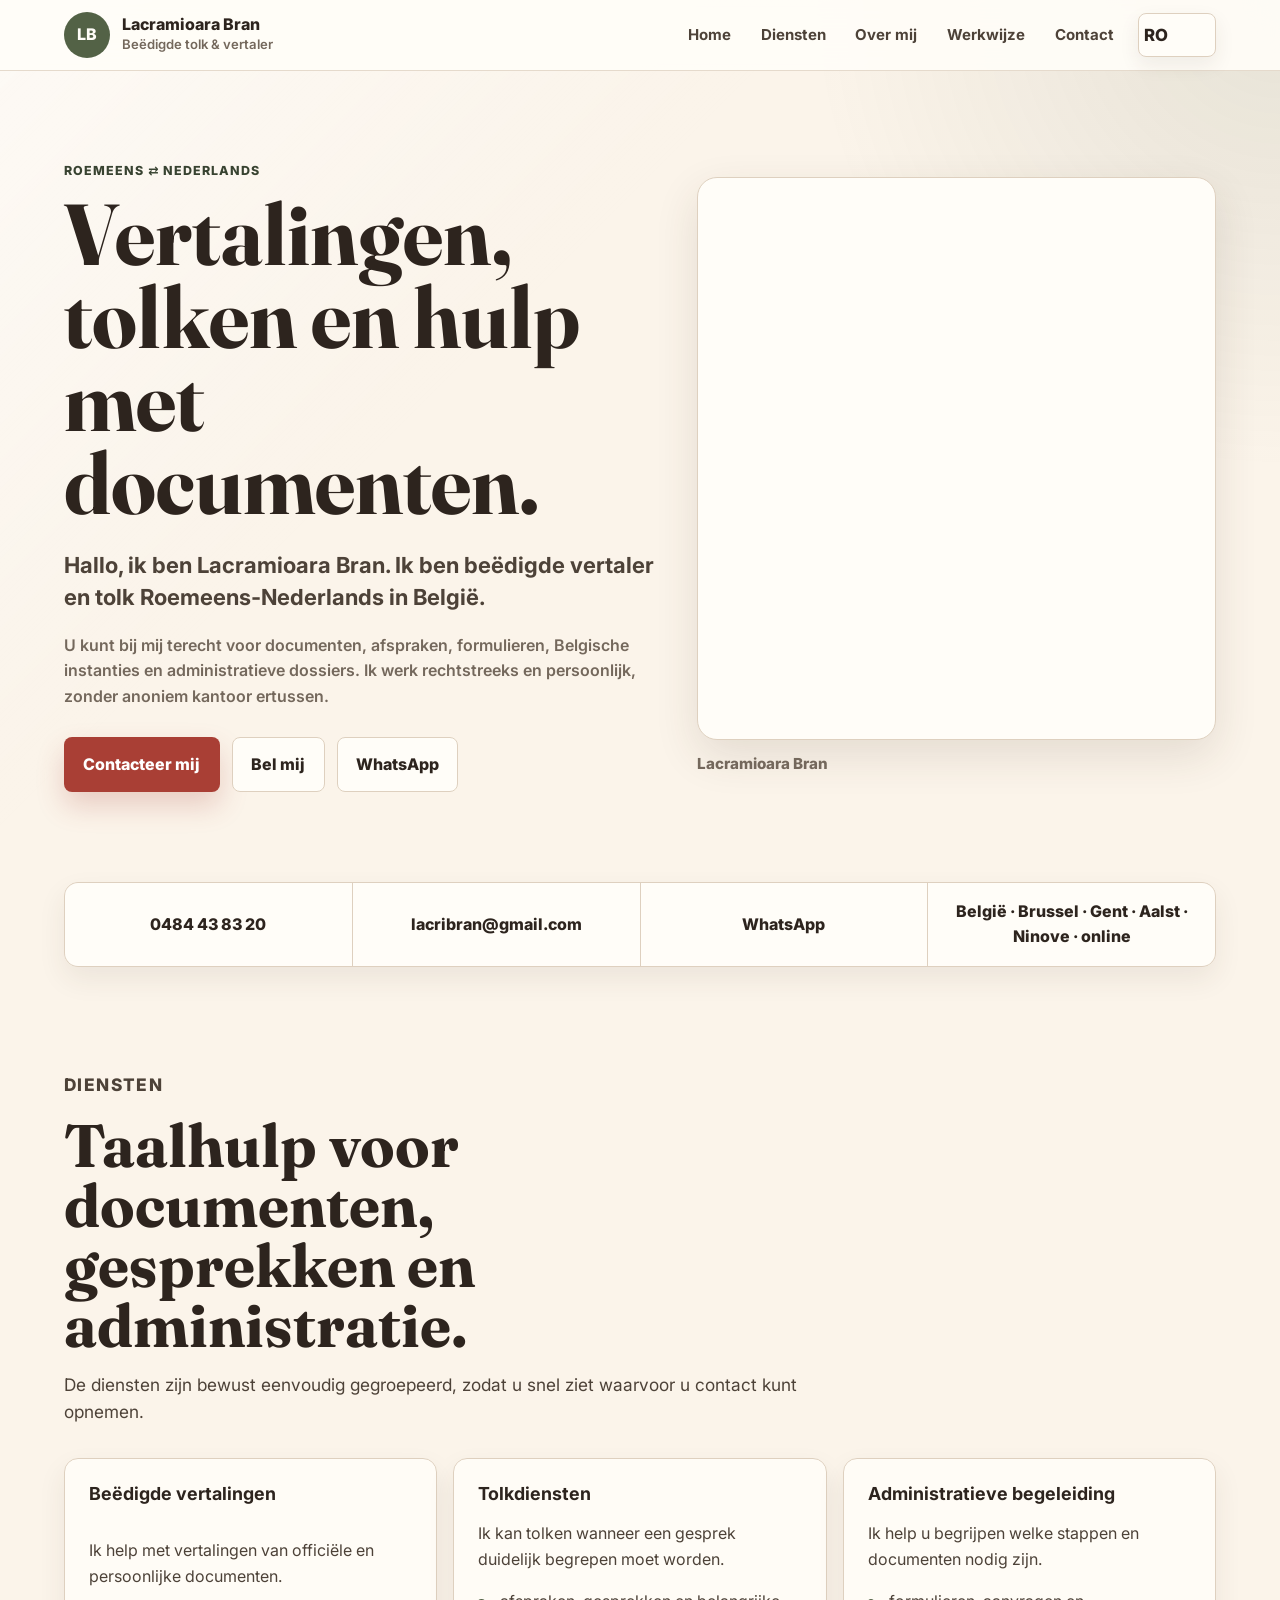
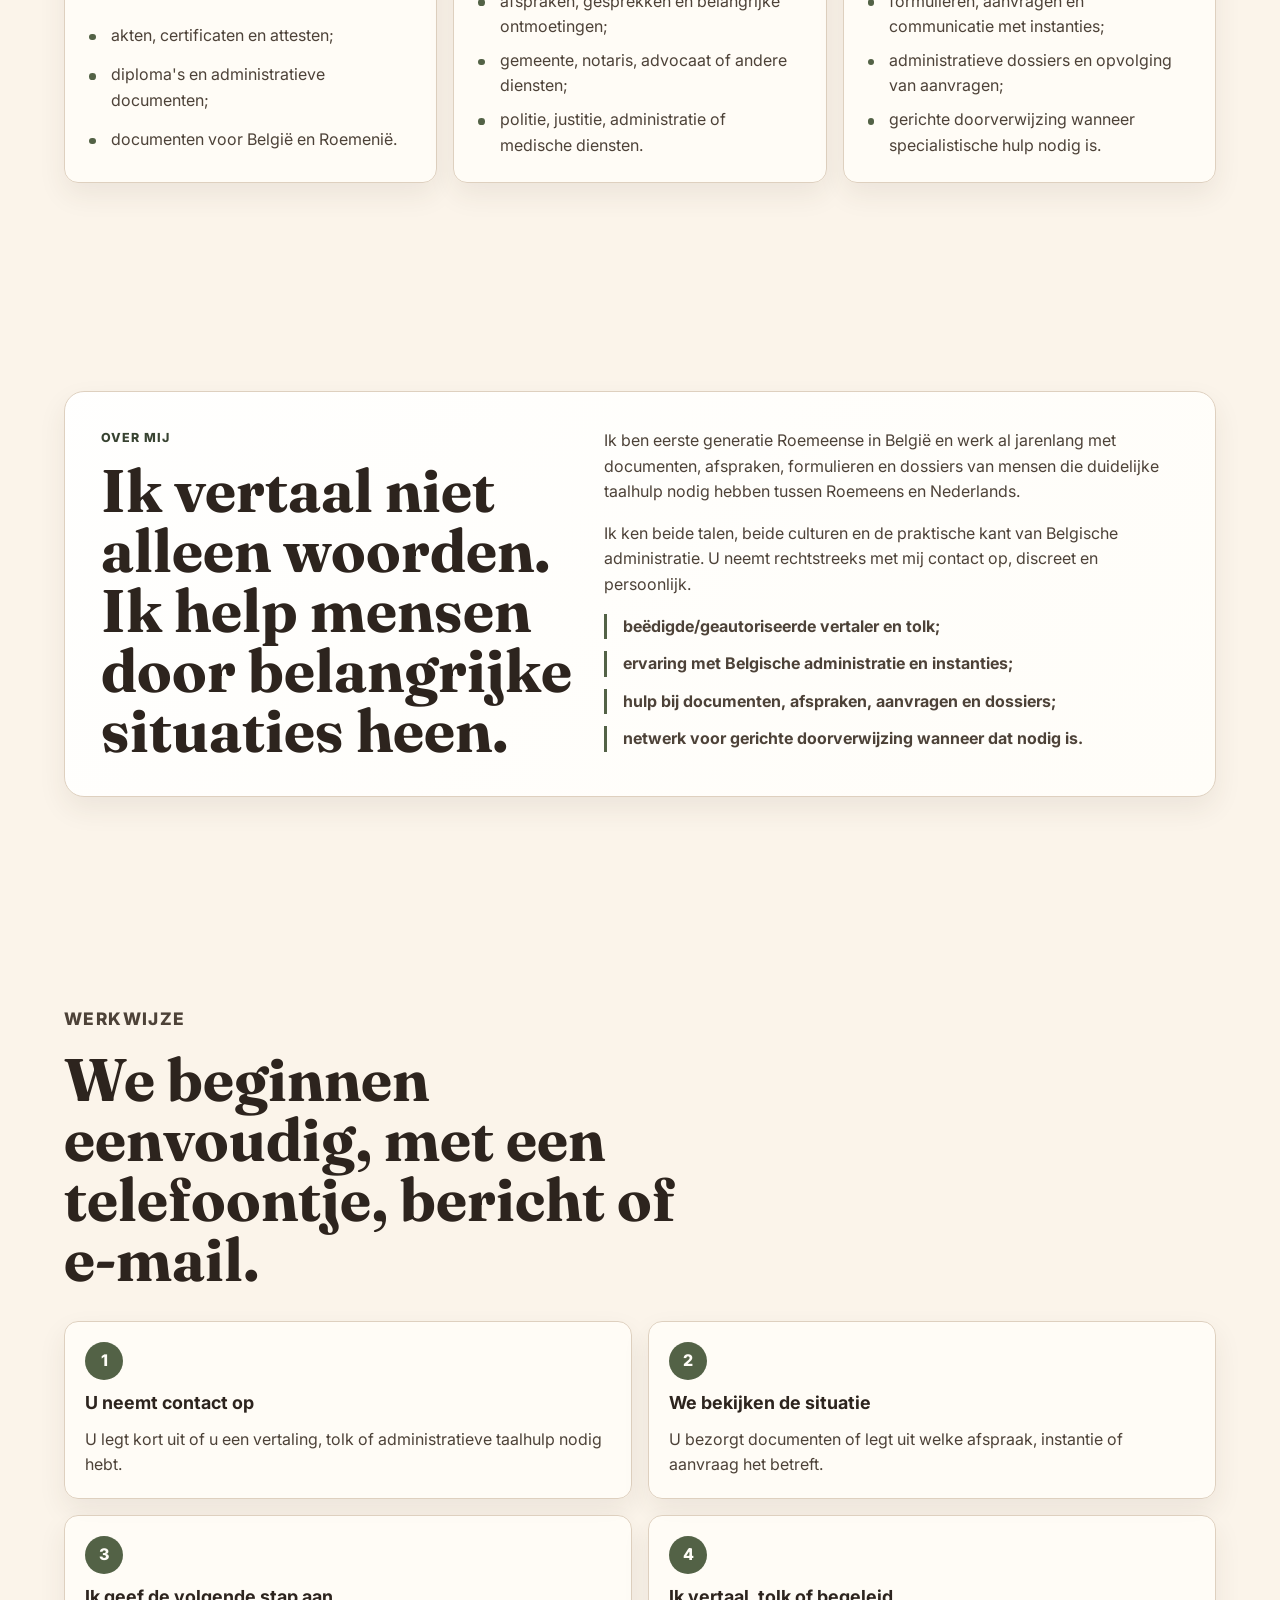
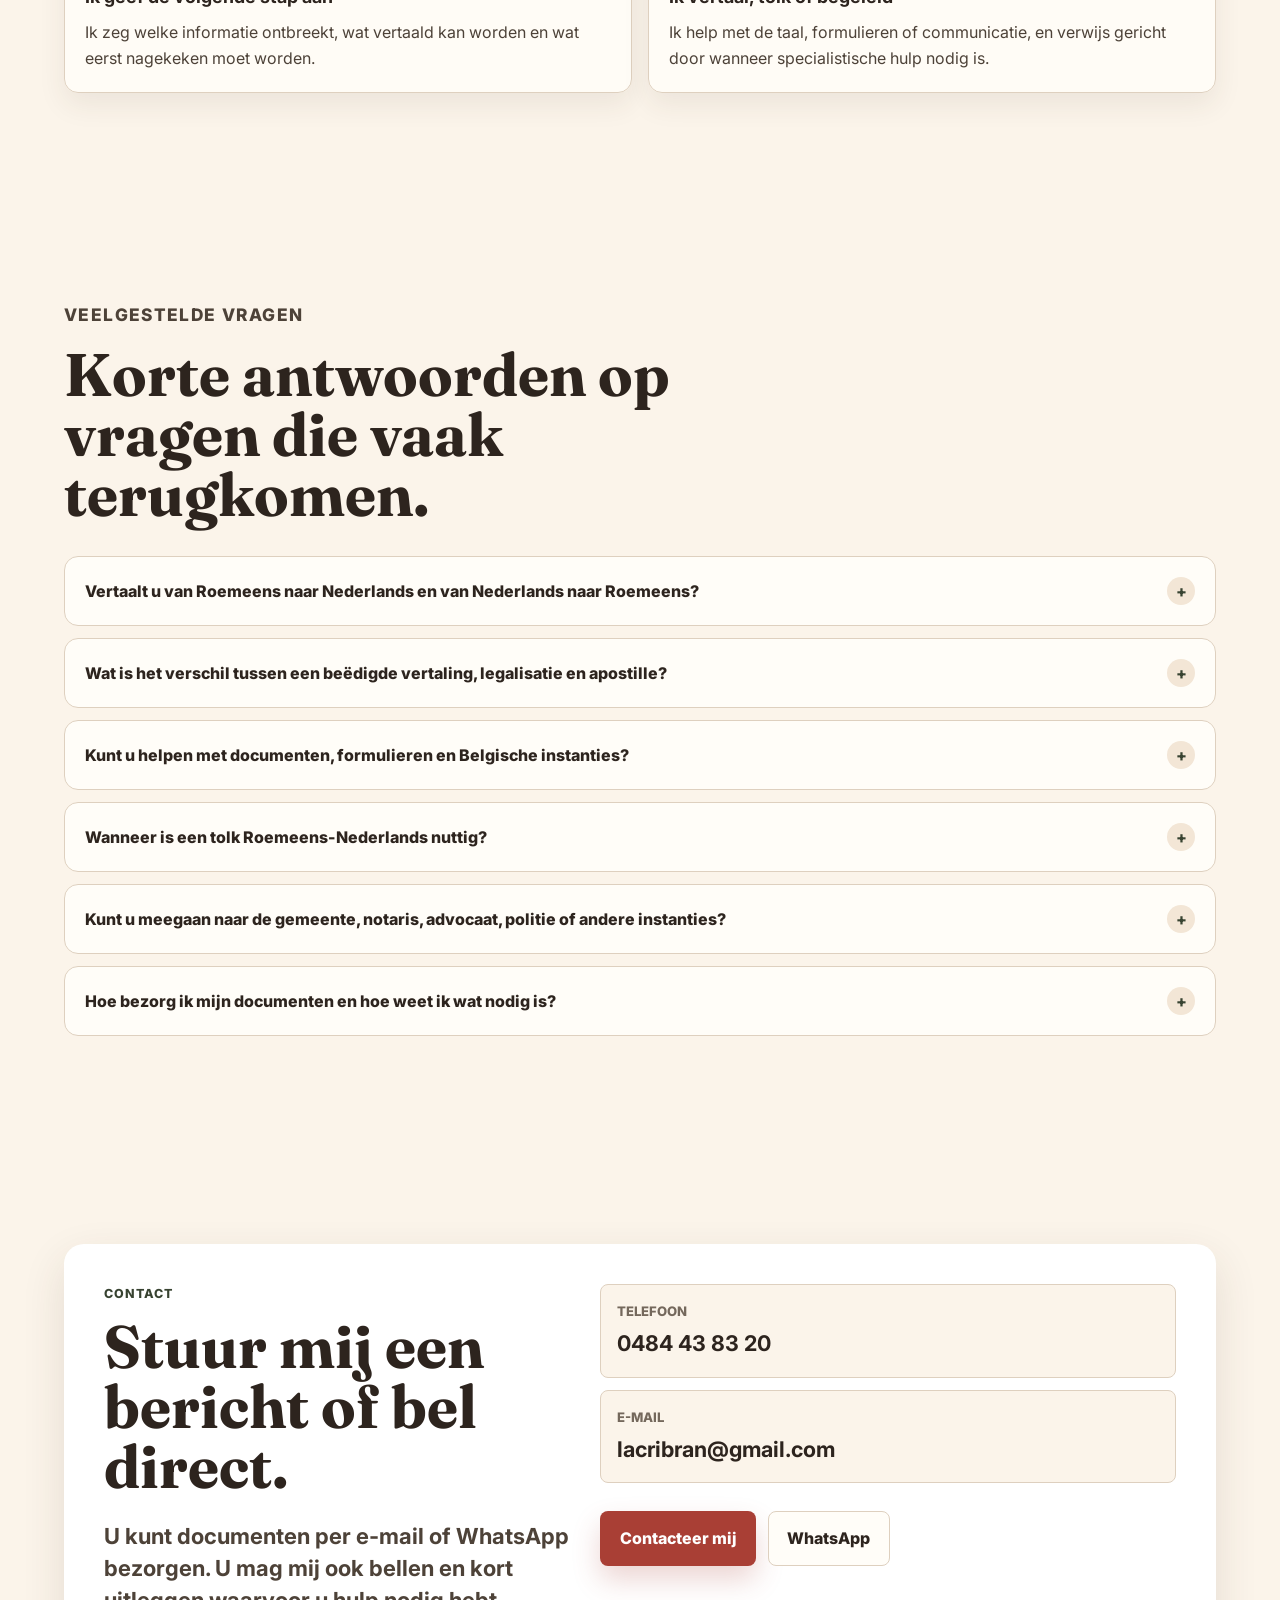
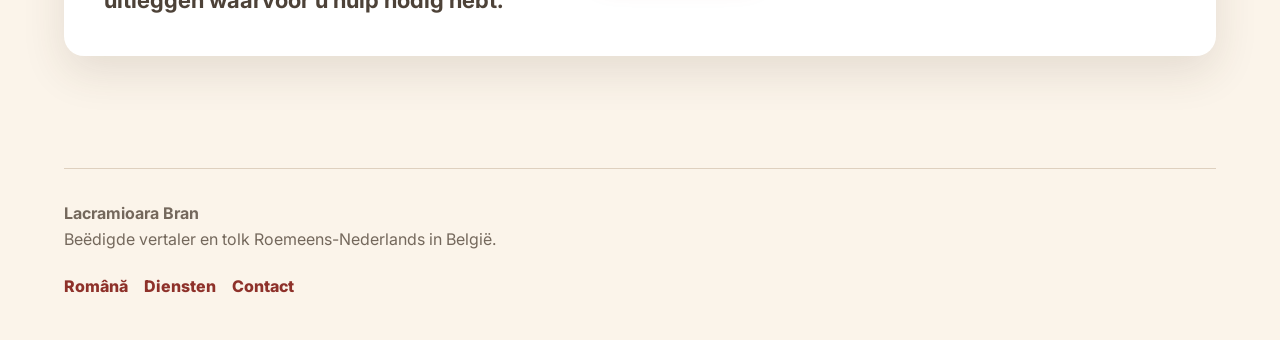
==== commit 6eaec253: "copy: update Romanian and Dutch page text" ====
--- a/nl/index.html
+++ b/nl/index.html
@@ -6,7 +6,7 @@
     <title>Beëdigde vertaler en tolk Roemeens-Nederlands | Lacramioara Bran</title>
     <meta
       name="description"
-      content="Beëdigde vertalingen, tolkdiensten en administratieve taalhulp Roemeens-Nederlands in België. Lacramioara Bran helpt met documenten, afspraken en kinderbijslag."
+      content="Beëdigde vertalingen, tolkdiensten en administratieve taalhulp Roemeens-Nederlands in België. Lacramioara Bran helpt met documenten, afspraken en Belgische instanties."
     >
     <meta name="theme-color" content="#fbf4ea">
     <meta name="robots" content="index, follow">
@@ -74,7 +74,7 @@
                 "name": "Vertaalt u van Roemeens naar Nederlands en van Nederlands naar Roemeens?",
                 "acceptedAnswer": {
                   "@type": "Answer",
-                  "text": "Ja. Ik werk in beide richtingen: Roemeens-Nederlands en Nederlands-Roemeens. In België gebruiken Roemeenstalige bezoekers soms ook woorden als „olandeză” of „flamandă” wanneer ze online zoeken, maar voor officiële documenten gaat het om Nederlands. Als u niet zeker weet welk type vertaling nodig is, kan ik mee bekijken wat de ontvangende instantie vraagt."
+                  "text": "Ja. Ik vertaal documenten tussen Roemeens en Nederlands. Als u niet zeker weet welk type vertaling nodig is, kan ik mee bekijken wat de ontvangende instantie vraagt."
                 }
               },
               {
@@ -95,10 +95,10 @@
               },
               {
                 "@type": "Question",
-                "name": "Kunt u helpen met kinderbijslag in België?",
-                "acceptedAnswer": {
-                  "@type": "Answer",
-                  "text": "Ja. Ik heb al jarenlang ervaring met dossiers rond kinderbijslag, in het Roemeens vaak „alocație pentru copii” of „alocații familiale” genoemd. Ik kan helpen met documenten verzamelen, formulieren invullen, communiceren met instanties, de aanvraag voorbereiden en het dossier opvolgen. Omdat elke situatie anders kan zijn, neemt u best eerst contact op met de documenten en informatie die u al hebt."
+                "name": "Wanneer is een tolk Roemeens-Nederlands nuttig?",
+                "acceptedAnswer": {
+                  "@type": "Answer",
+                  "text": "Als u als advocaat, notaris, dienstverlener of particulier een gesprek hebt met iemand die Roemeens spreekt, kan ik helpen om de communicatie duidelijk en rustig te laten verlopen. Ik tolk tussen Roemeens en Nederlands bij afspraken, gesprekken en documenten, afhankelijk van beschikbaarheid en de aard van de situatie."
                 }
               },
               {
@@ -150,10 +150,10 @@
           <p class="eyebrow">Roemeens ⇄ Nederlands</p>
           <h1 id="hero-title">Vertalingen, tolken en hulp met documenten.</h1>
           <p class="lead">
-            Hallo, ik ben Lacramioara Bran. Ik help als beëdigde tolk en vertaler voor Roemeens-Nederlands en Nederlands-Roemeens in België.
+            Hallo, ik ben Lacramioara Bran. Ik ben beëdigde vertaler en tolk Roemeens-Nederlands in België.
           </p>
           <p class="hero-note">
-            U kunt bij mij terecht voor documenten, afspraken, formulieren, Belgische instanties en dossiers rond kinderbijslag. Ik werk rechtstreeks en persoonlijk, zonder anoniem kantoor ertussen.
+            U kunt bij mij terecht voor documenten, afspraken, formulieren, Belgische instanties en administratieve dossiers. Ik werk rechtstreeks en persoonlijk, zonder anoniem kantoor ertussen.
           </p>
           <div class="hero-actions" aria-label="Snel contact">
             <a class="button button-primary" href="mailto:lacribran@gmail.com?subject=Aanvraag%20vertaling%20of%20taalhulp">
@@ -220,7 +220,7 @@
             <ul class="service-list">
               <li>akten, certificaten en attesten;</li>
               <li>diploma's en administratieve documenten;</li>
-              <li>Roemeens-Nederlands en Nederlands-Roemeens.</li>
+              <li>documenten voor België en Roemenië.</li>
             </ul>
           </article>
           <article class="card service-card">
@@ -237,7 +237,7 @@
             <p>Ik help u begrijpen welke stappen en documenten nodig zijn.</p>
             <ul class="service-list">
               <li>formulieren, aanvragen en communicatie met instanties;</li>
-              <li>dossiers rond kinderbijslag en alocații familiale;</li>
+              <li>administratieve dossiers en opvolging van aanvragen;</li>
               <li>gerichte doorverwijzing wanneer specialistische hulp nodig is.</li>
             </ul>
           </article>
@@ -304,7 +304,7 @@
         <div class="faq-list">
           <details class="faq-item">
             <summary>Vertaalt u van Roemeens naar Nederlands en van Nederlands naar Roemeens?</summary>
-            <p>Ja. Ik werk in beide richtingen: Roemeens-Nederlands en Nederlands-Roemeens. In België gebruiken Roemeenstalige bezoekers soms ook woorden als „olandeză” of „flamandă” wanneer ze online zoeken, maar voor officiële documenten gaat het om Nederlands. Als u niet zeker weet welk type vertaling nodig is, kan ik mee bekijken wat de ontvangende instantie vraagt.</p>
+            <p>Ja. Ik vertaal documenten tussen Roemeens en Nederlands. Als u niet zeker weet welk type vertaling nodig is, kan ik mee bekijken wat de ontvangende instantie vraagt.</p>
           </details>
           <details class="faq-item">
             <summary>Wat is het verschil tussen een beëdigde vertaling, legalisatie en apostille?</summary>
@@ -315,8 +315,8 @@
             <p>Ja. Ik help met formulieren, documenten, aanvragen, communicatie met instanties, afspraken en opvolging van dossiers. Ik kan optreden als tussenpersoon wanneer duidelijke communicatie tussen Roemeens en Nederlands nodig is. Als een situatie gespecialiseerd juridisch advies of andere professionele hulp vraagt, kan ik gericht doorverwijzen, zonder dat ik de rol van een jurist of andere specialist overneem.</p>
           </details>
           <details class="faq-item">
-            <summary>Kunt u helpen met kinderbijslag in België?</summary>
-            <p>Ja. Ik heb al jarenlang ervaring met dossiers rond kinderbijslag, in het Roemeens vaak „alocație pentru copii” of „alocații familiale” genoemd. Ik kan helpen met documenten verzamelen, formulieren invullen, communiceren met instanties, de aanvraag voorbereiden en het dossier opvolgen. Omdat elke situatie anders kan zijn, neemt u best eerst contact op met de documenten en informatie die u al hebt.</p>
+            <summary>Wanneer is een tolk Roemeens-Nederlands nuttig?</summary>
+            <p>Als u als advocaat, notaris, dienstverlener of particulier een gesprek hebt met iemand die Roemeens spreekt, kan ik helpen om de communicatie duidelijk en rustig te laten verlopen. Ik tolk tussen Roemeens en Nederlands bij afspraken, gesprekken en documenten, afhankelijk van beschikbaarheid en de aard van de situatie.</p>
           </details>
           <details class="faq-item">
             <summary>Kunt u meegaan naar de gemeente, notaris, advocaat, politie of andere instanties?</summary>
--- a/assets/css/main.css
+++ b/assets/css/main.css
@@ -27,6 +27,7 @@
   --space-4: 1rem;
   --space-5: 1.25rem;
   --space-6: 1.5rem;
+  --space-7: 1.75rem;
   --space-8: 2rem;
   --space-10: 2.5rem;
   --space-12: 3rem;
@@ -161,8 +162,11 @@
 }
 
 .site-nav a {
+  display: inline-flex;
+  align-items: center;
+  min-height: 2.75rem;
   border-radius: var(--radius-sm);
-  padding: 0.45rem 0.1rem;
+  padding: 0.45rem 0.35rem;
   text-decoration: none;
 }
 
@@ -181,7 +185,7 @@
   box-shadow: 0 0.5rem 1.25rem rgb(62 48 35 / 8%);
   color: var(--color-text);
   font-size: 1.05rem;
-  font-weight: 900;
+  font-weight: 800;
 }
 
 .section,
@@ -209,7 +213,7 @@
   margin: 0 0 var(--space-3);
   color: var(--color-olive-dark);
   font-size: 0.78rem;
-  font-weight: 900;
+  font-weight: 800;
   letter-spacing: 0.08em;
   text-transform: uppercase;
 }
@@ -278,7 +282,7 @@
   padding: 0.85rem 1.15rem;
   border: 1px solid transparent;
   border-radius: var(--radius-sm);
-  font-weight: 900;
+  font-weight: 800;
   text-align: center;
   text-decoration: none;
   transition:
@@ -326,10 +330,13 @@
 
 .hero-media {
   align-self: center;
+  justify-self: center;
+  width: min(100%, 34rem);
   margin: 0;
 }
 
 .hero-frame {
+  aspect-ratio: 4 / 5;
   overflow: hidden;
   border: 1px solid var(--color-border);
   border-radius: var(--radius-lg);
@@ -337,9 +344,14 @@
   box-shadow: var(--shadow-soft);
 }
 
+.hero-frame picture {
+  width: 100%;
+  height: 100%;
+}
+
 .hero-image {
   width: 100%;
-  aspect-ratio: 4 / 5;
+  height: 100%;
   object-fit: cover;
   object-position: 66% 46%;
 }
@@ -369,7 +381,7 @@
   padding: var(--space-4);
   background: var(--color-surface);
   color: var(--color-text);
-  font-weight: 850;
+  font-weight: 800;
   text-align: center;
   text-decoration: none;
 }
@@ -499,7 +511,7 @@
   border-radius: 50%;
   background: var(--color-olive);
   color: var(--color-surface);
-  font-weight: 900;
+  font-weight: 800;
 }
 
 .faq-list {
@@ -526,7 +538,7 @@
   gap: var(--space-4);
   padding: var(--space-5);
   color: var(--color-text);
-  font-weight: 850;
+  font-weight: 800;
   cursor: pointer;
   list-style: none;
 }
@@ -544,7 +556,7 @@
   border-radius: 50%;
   background: var(--color-bg-muted);
   color: var(--color-olive-dark);
-  font-weight: 900;
+  font-weight: 800;
 }
 
 .faq-item[open] summary {
@@ -590,7 +602,7 @@
 .contact-line span {
   color: var(--color-text-muted);
   font-size: 0.82rem;
-  font-weight: 900;
+  font-weight: 800;
   text-transform: uppercase;
 }
 
@@ -615,6 +627,9 @@
 }
 
 .site-footer a {
+  display: inline-flex;
+  align-items: center;
+  min-height: 2.75rem;
   color: var(--color-red-hover);
   font-weight: 800;
   text-decoration: none;
@@ -658,10 +673,14 @@
 
   .hero-media {
     order: 2;
+    justify-self: end;
+  }
+
+  .hero-frame {
+    aspect-ratio: 12 / 13;
   }
 
   .hero-image {
-    aspect-ratio: 12 / 13;
     object-position: 58% 50%;
   }
 
@@ -681,25 +700,35 @@
 }
 
 @media (max-width: 47.99rem) {
+  .hero-media {
+    order: -1;
+  }
+
   .header-inner {
     align-items: flex-start;
     flex-direction: column;
   }
 
   .site-nav {
+    display: grid;
+    grid-template-columns: repeat(3, minmax(0, 1fr));
     width: 100%;
-    justify-content: flex-start;
-    overflow-x: auto;
-    padding-bottom: var(--space-1);
-    scrollbar-width: none;
-  }
-
-  .site-nav::-webkit-scrollbar {
-    display: none;
+    gap: var(--space-2);
+    overflow: visible;
+    padding-bottom: 0;
   }
 
   .brand-role {
     display: none;
+  }
+
+  .site-nav a {
+    justify-content: center;
+    text-align: center;
+  }
+
+  .language-switch {
+    min-width: 0;
   }
 
   .hero-actions,
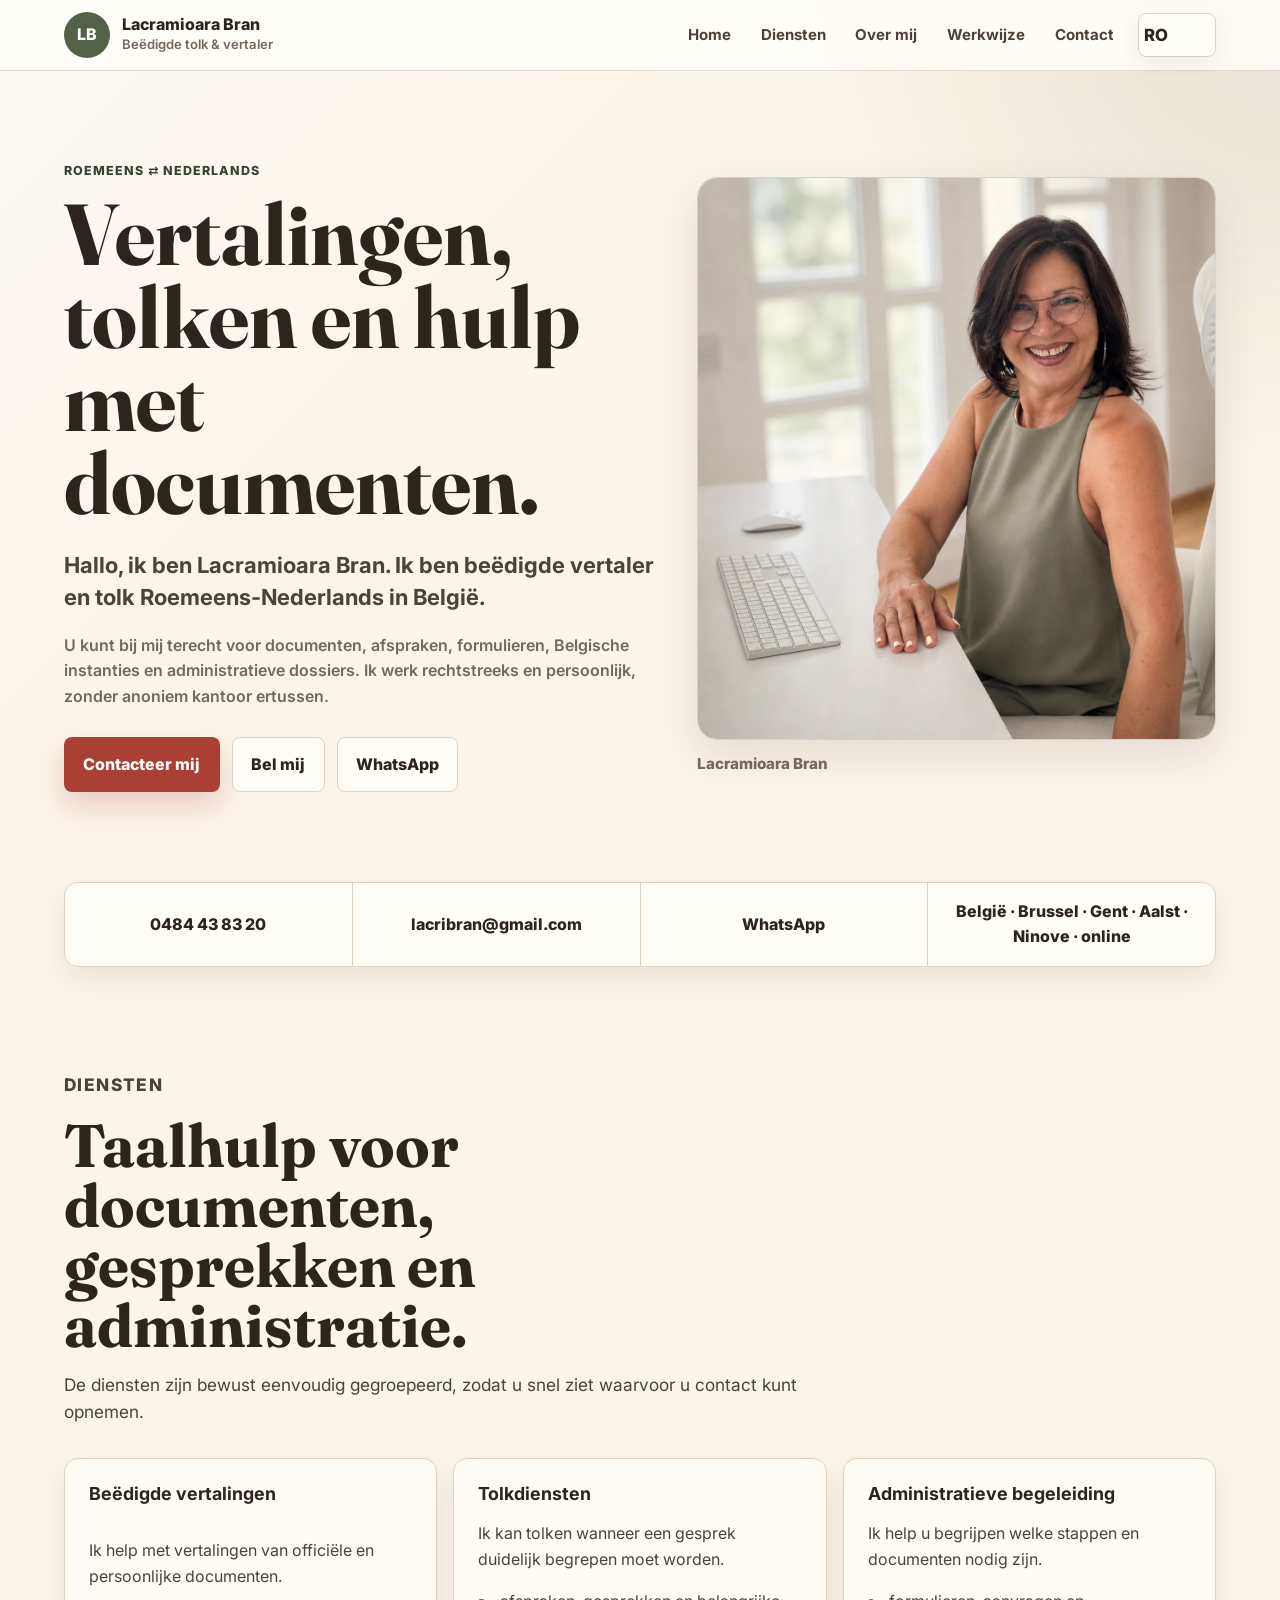
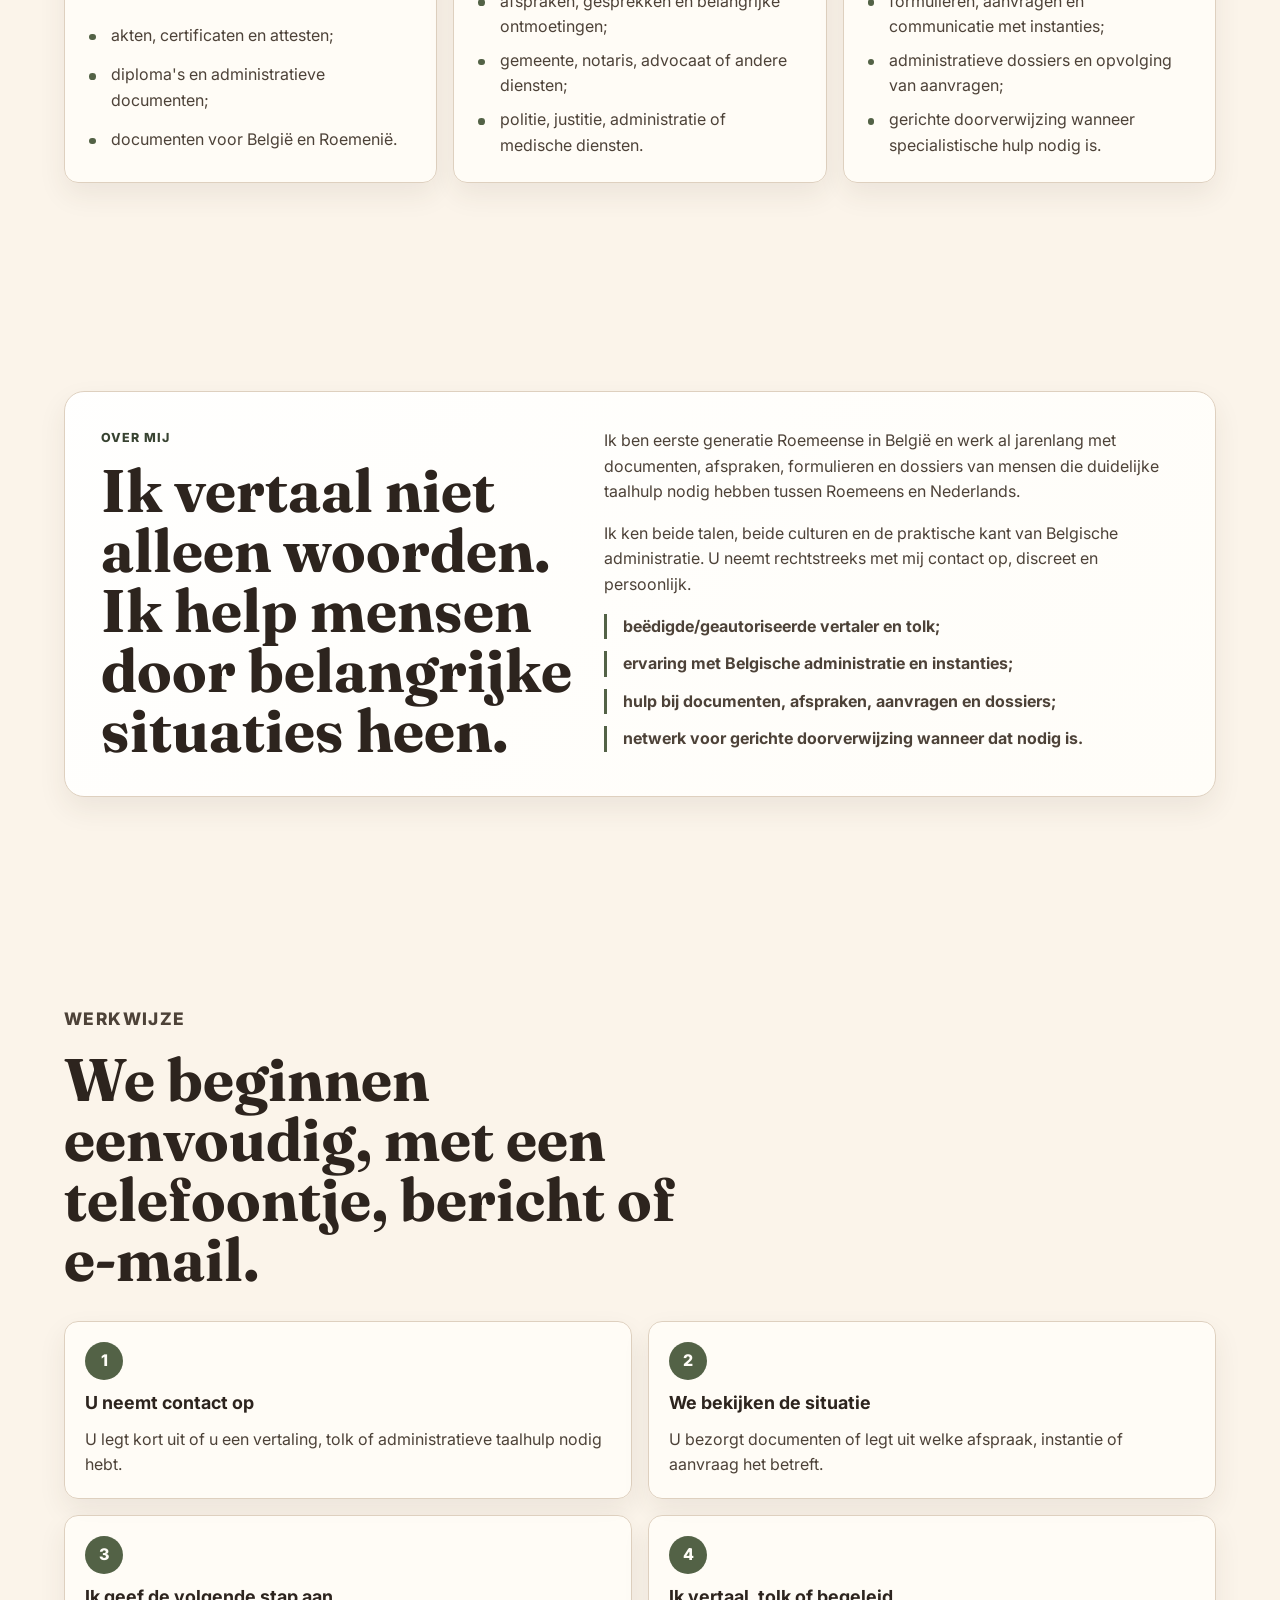
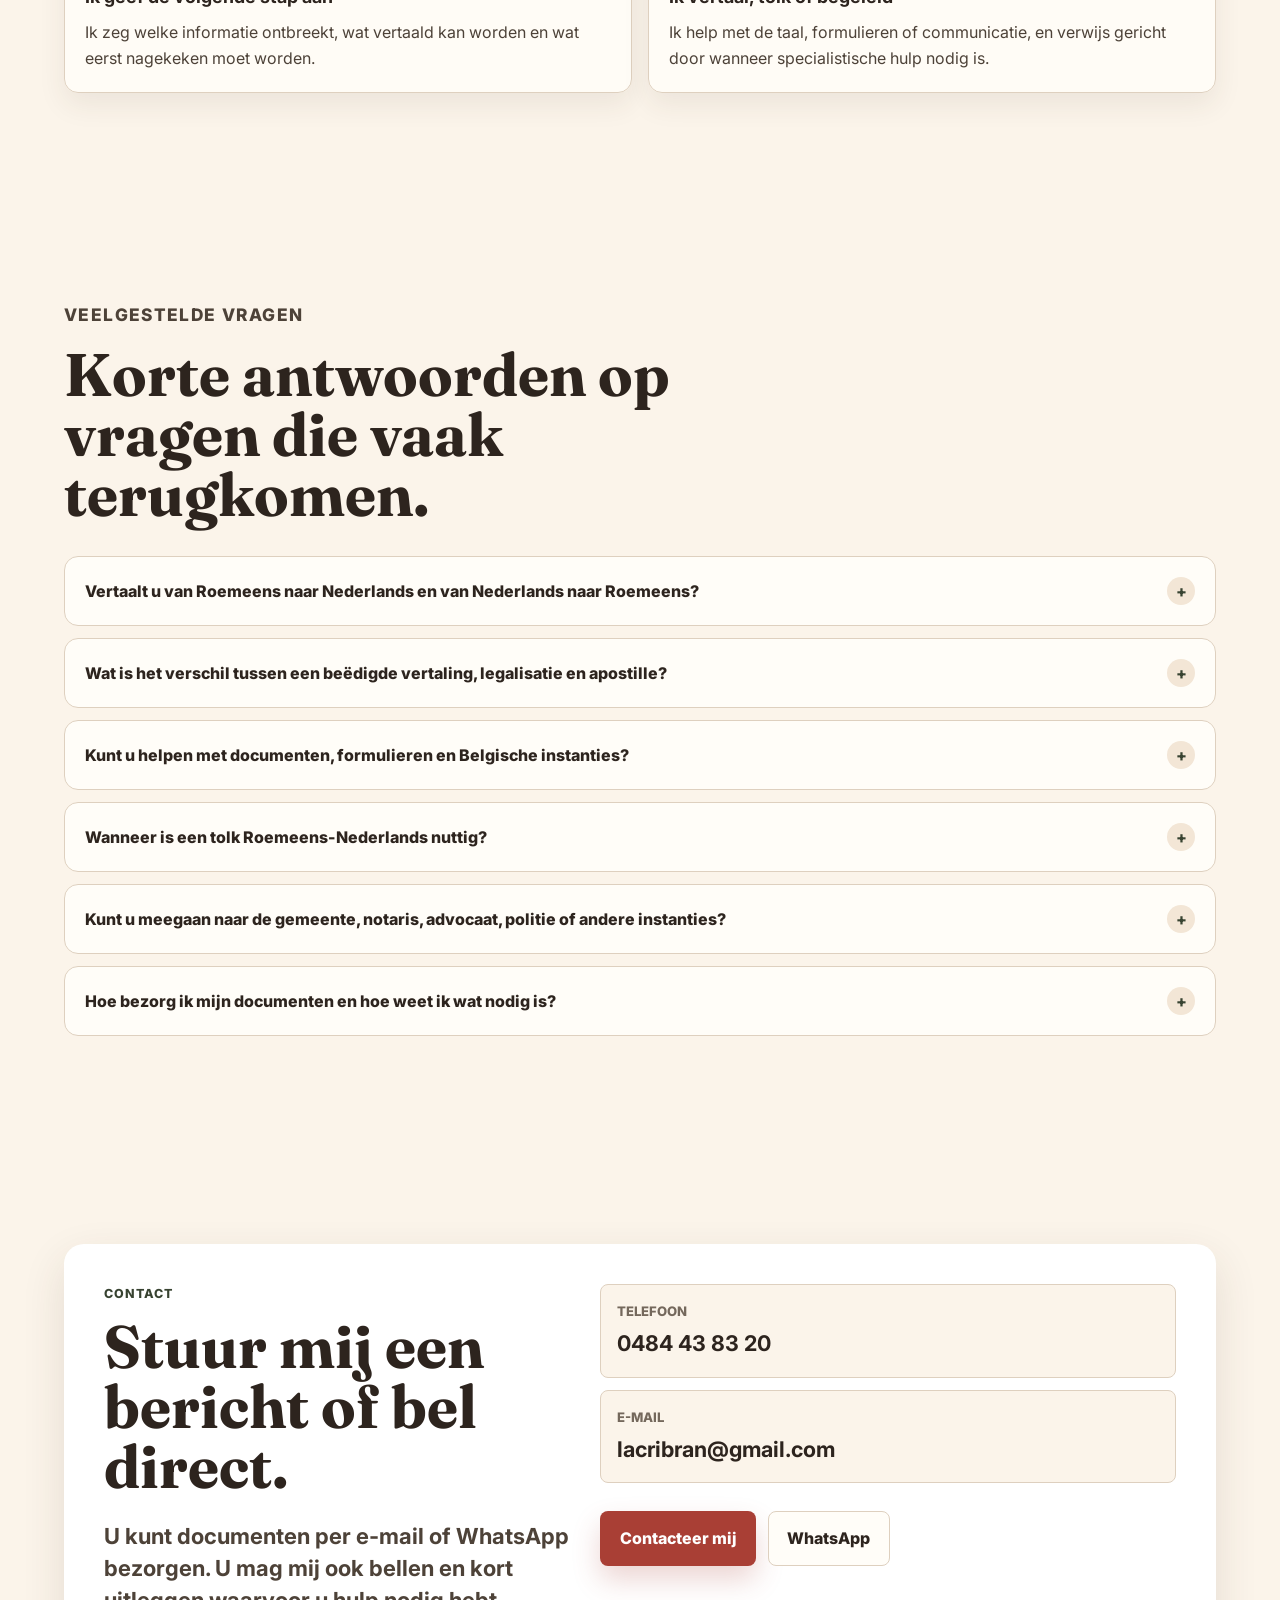
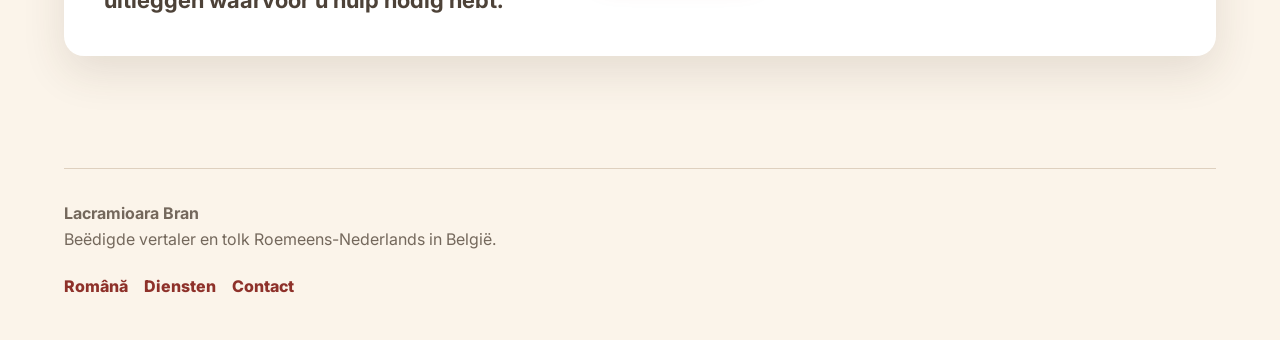
==== commit d92c5ed5: "Fix hero photo proportions" ====
--- a/nl/index.html
+++ b/nl/index.html
@@ -188,7 +188,7 @@
                 src="/assets/images/lacramioara-hero.jpg"
                 alt="Lacramioara Bran aan haar bureau, beëdigde vertaler en tolk Roemeens-Nederlands in België"
                 width="1200"
-                height="780"
+                height="1300"
                 decoding="async"
                 fetchpriority="high"
               >
--- a/assets/css/main.css
+++ b/assets/css/main.css
@@ -353,7 +353,7 @@
   width: 100%;
   height: 100%;
   object-fit: cover;
-  object-position: 66% 46%;
+  object-position: 50% 50%;
 }
 
 .photo-caption {
@@ -681,7 +681,7 @@
   }
 
   .hero-image {
-    object-position: 58% 50%;
+    object-position: 50% 50%;
   }
 
   .quick-contact {
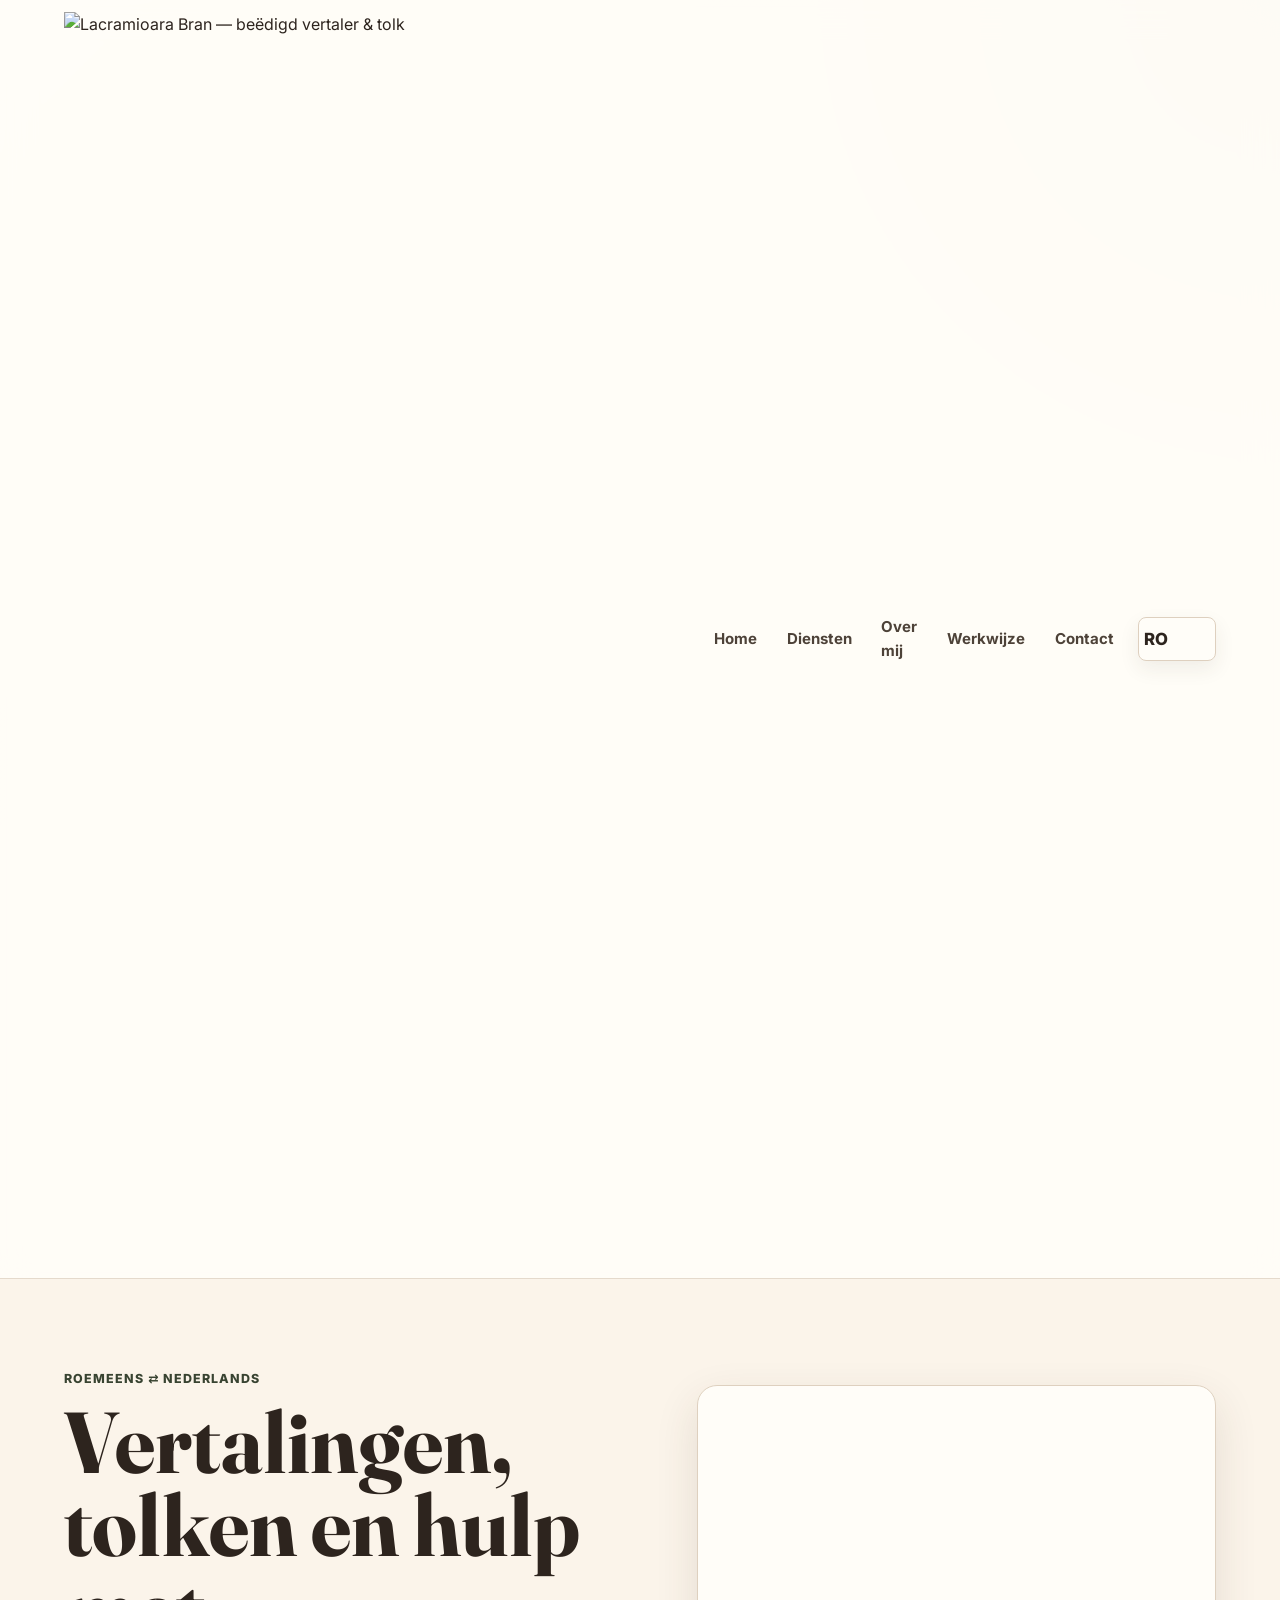
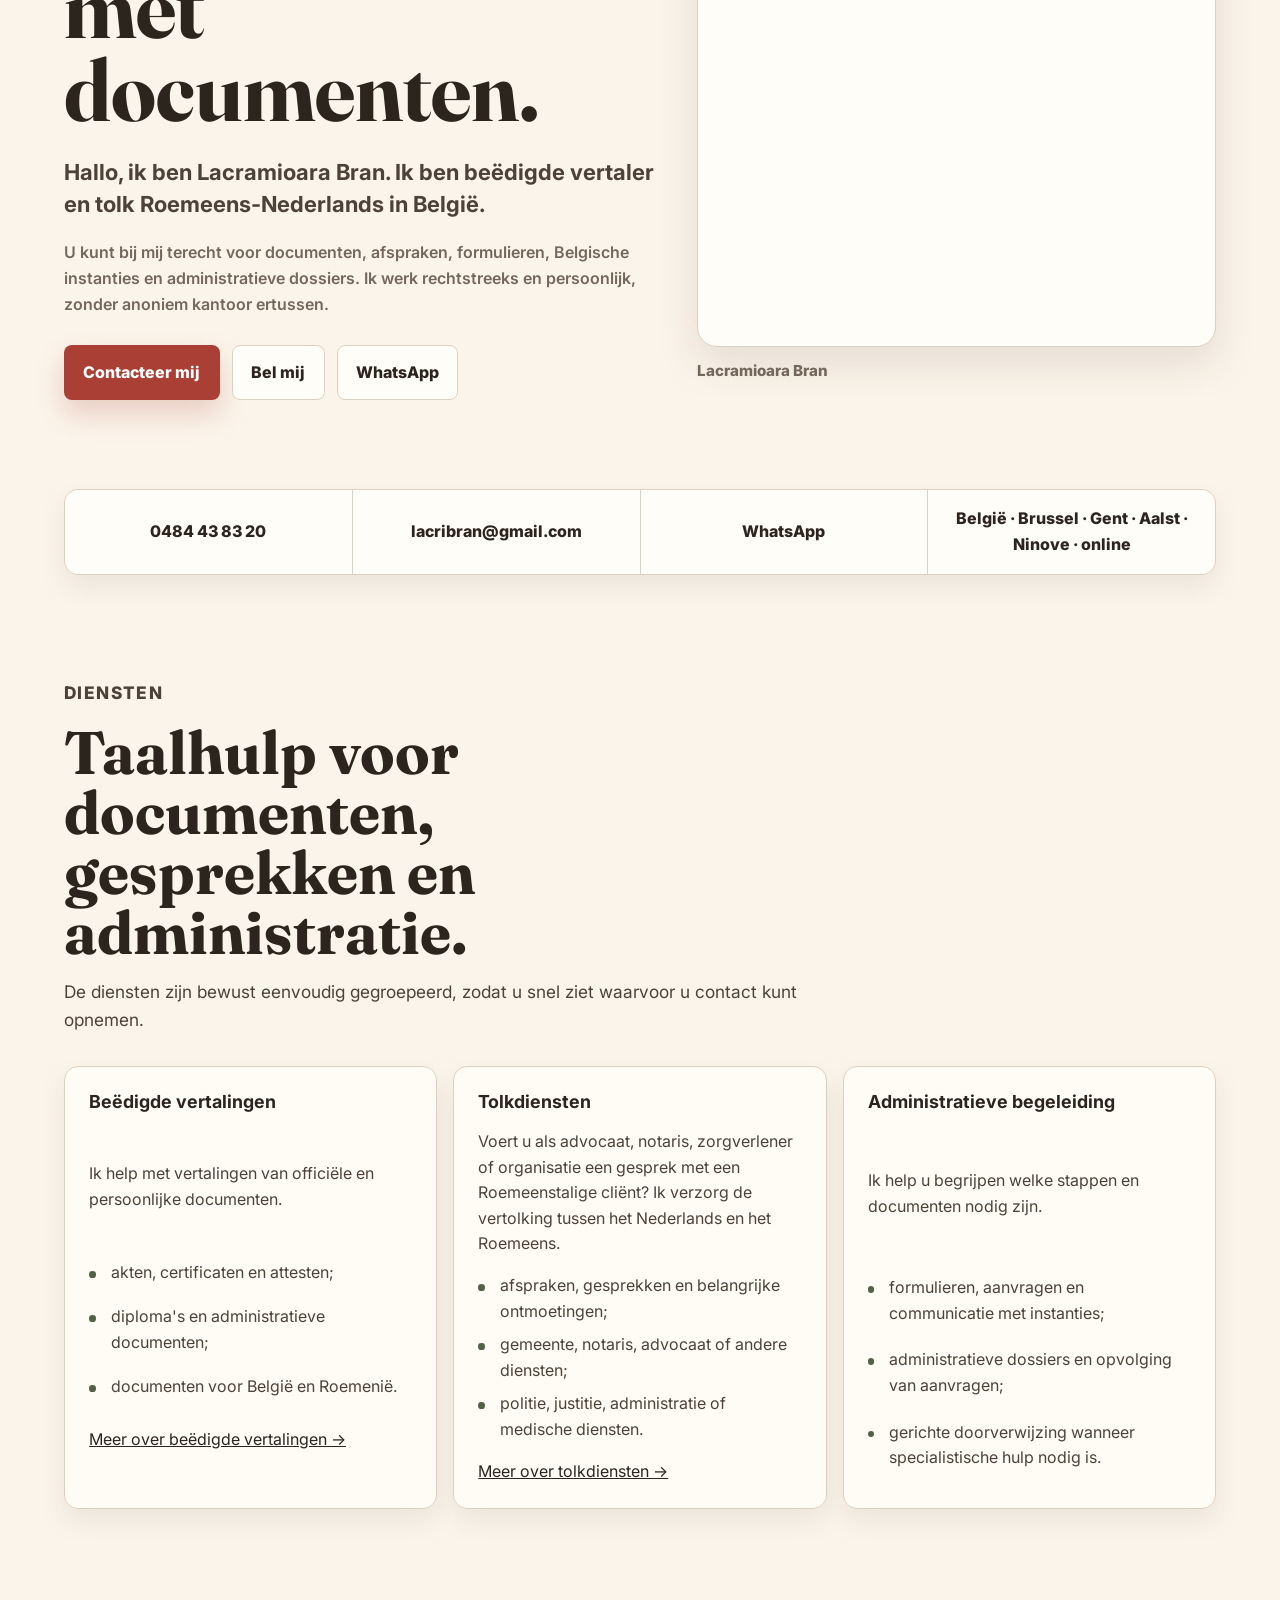
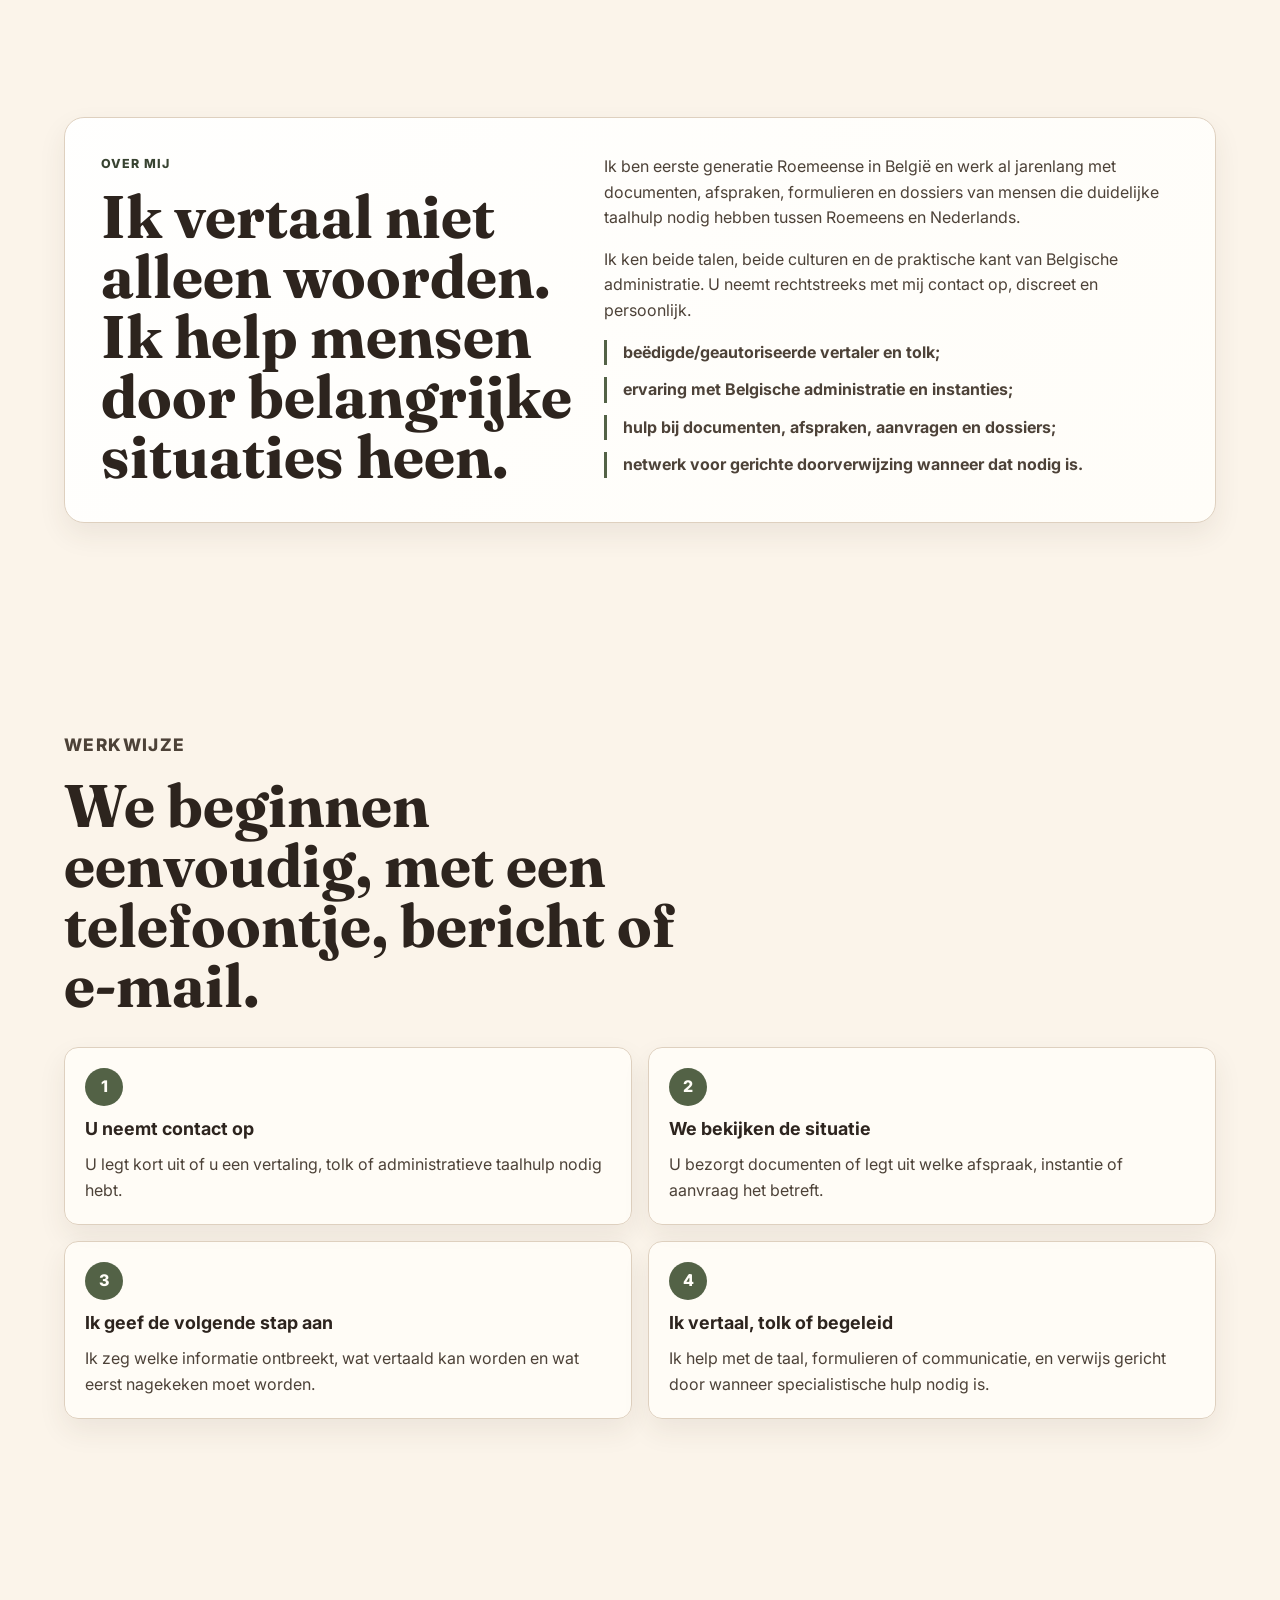
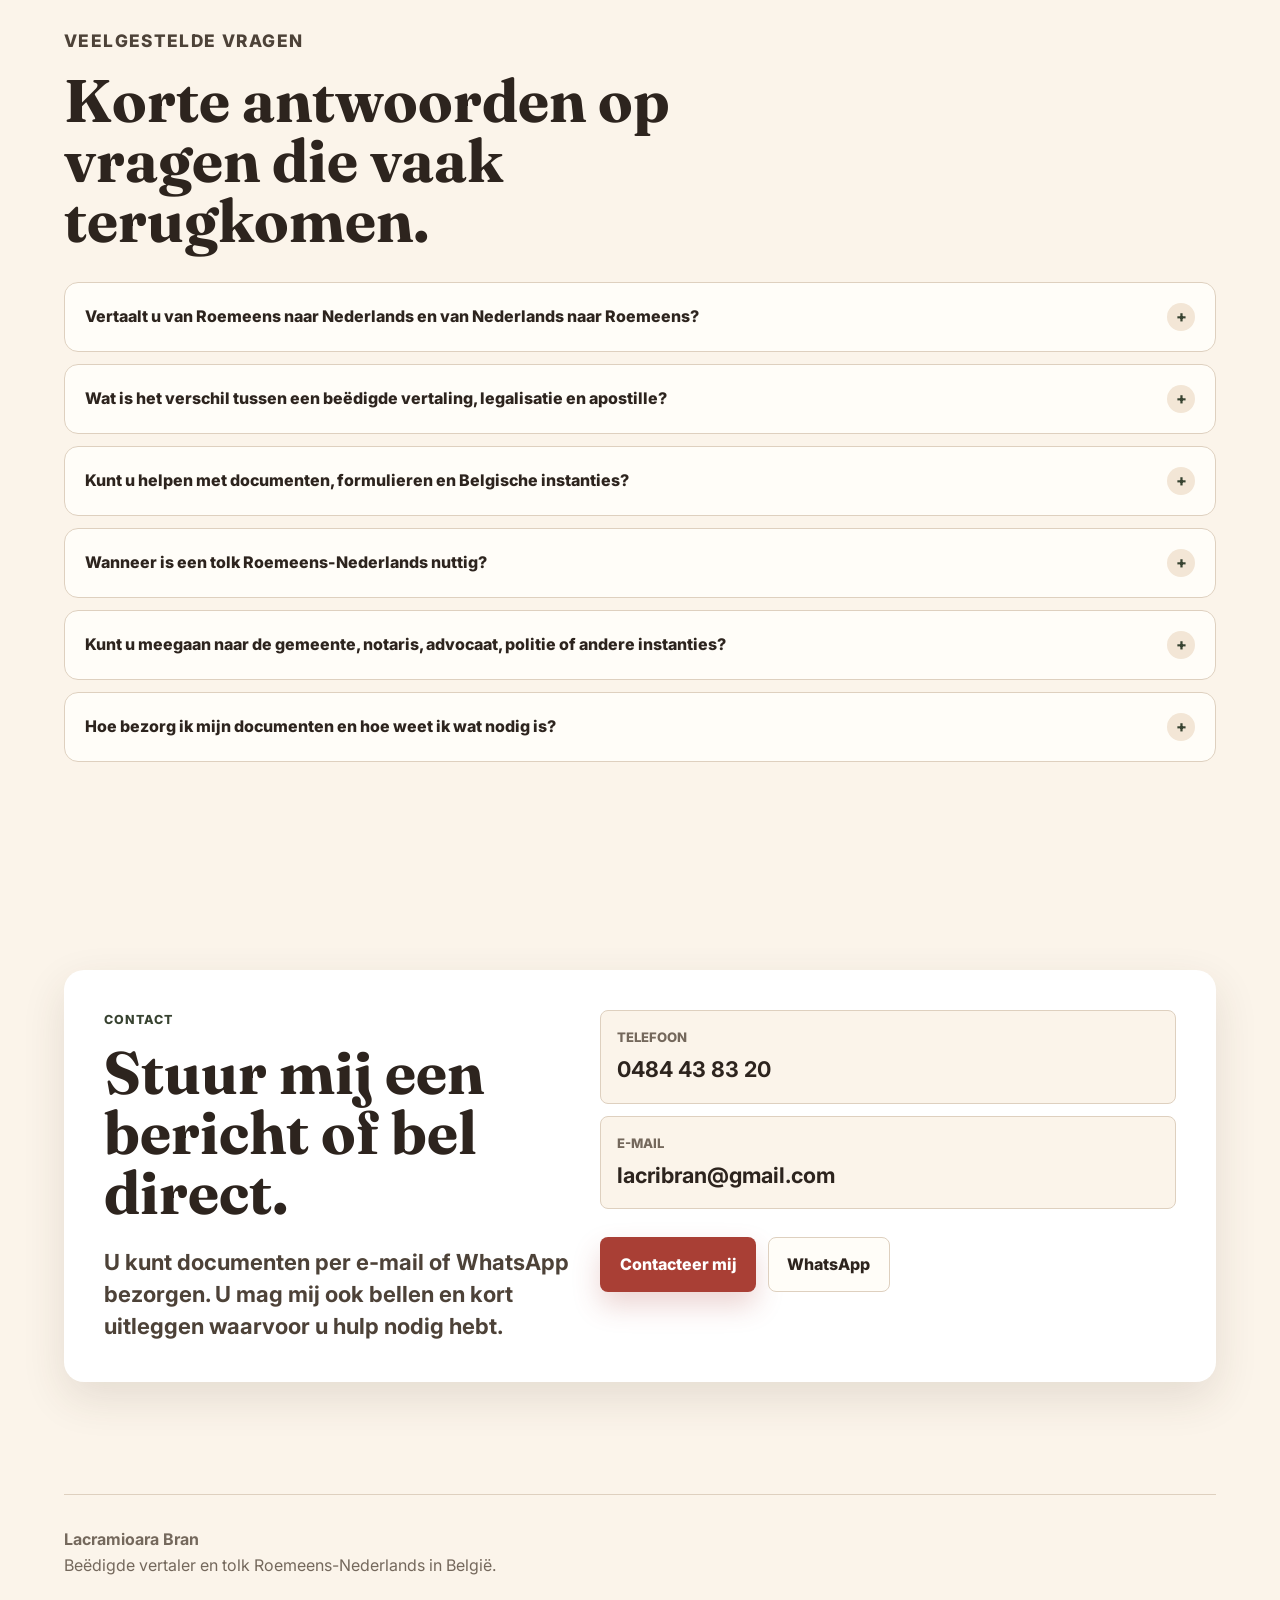
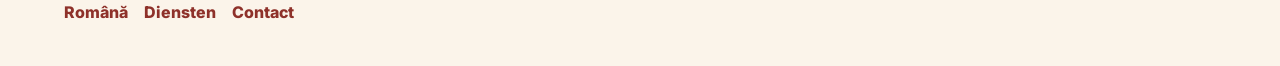
==== commit 544a1cde: "Update stylesheet link and replace brand text with logo" ====
--- a/nl/index.html
+++ b/nl/index.html
@@ -18,7 +18,7 @@
     <link rel="preconnect" href="https://fonts.googleapis.com">
     <link rel="preconnect" href="https://fonts.gstatic.com" crossorigin>
     <link href="https://fonts.googleapis.com/css2?family=Fraunces:opsz,wght@9..144,600;9..144,700&family=Inter:wght@400;500;600;700;800&display=swap" rel="stylesheet">
-    <link rel="stylesheet" href="/assets/css/main.css">
+    <link rel="stylesheet" href="/assets/css/main.css?v=20261018-logo">
     <meta property="og:site_name" content="Lacramioara Bran">
     <meta property="og:title" content="Beëdigde vertaler en tolk Roemeens-Nederlands">
     <meta
@@ -127,11 +127,9 @@
     <header class="site-header">
       <div class="header-inner">
         <a class="brand" href="#top" aria-label="Naar boven">
-          <span class="brand-mark">LB</span>
-          <span class="brand-text">
-            <span class="brand-name">Lacramioara Bran</span>
-            <span class="brand-role">Beëdigde tolk & vertaler</span>
-          </span>
+          <img class="brand-logo" src="/assets/images/lacramioara-logo.png"
+               alt="Lacramioara Bran — beëdigd vertaler &amp; tolk"
+               width="1254" height="1254" decoding="async" fetchpriority="high">
         </a>
         <nav class="site-nav" aria-label="Hoofdnavigatie">
           <a href="#top">Home</a>
@@ -222,15 +220,17 @@
               <li>diploma's en administratieve documenten;</li>
               <li>documenten voor België en Roemenië.</li>
             </ul>
+            <a href="/vertaler-nederlands-roemeens.html">Meer over beëdigde vertalingen →</a>
           </article>
           <article class="card service-card">
             <h3>Tolkdiensten</h3>
-            <p>Ik kan tolken wanneer een gesprek duidelijk begrepen moet worden.</p>
+            <p>Voert u als advocaat, notaris, zorgverlener of organisatie een gesprek met een Roemeenstalige cliënt? Ik verzorg de vertolking tussen het Nederlands en het Roemeens.</p>
             <ul class="service-list">
               <li>afspraken, gesprekken en belangrijke ontmoetingen;</li>
               <li>gemeente, notaris, advocaat of andere diensten;</li>
               <li>politie, justitie, administratie of medische diensten.</li>
             </ul>
+            <a href="/tolk-roemeens-nederlands.html">Meer over tolkdiensten →</a>
           </article>
           <article class="card service-card">
             <h3>Administratieve begeleiding</h3>
@@ -373,3 +373,4 @@
     </footer>
   </body>
 </html>
+
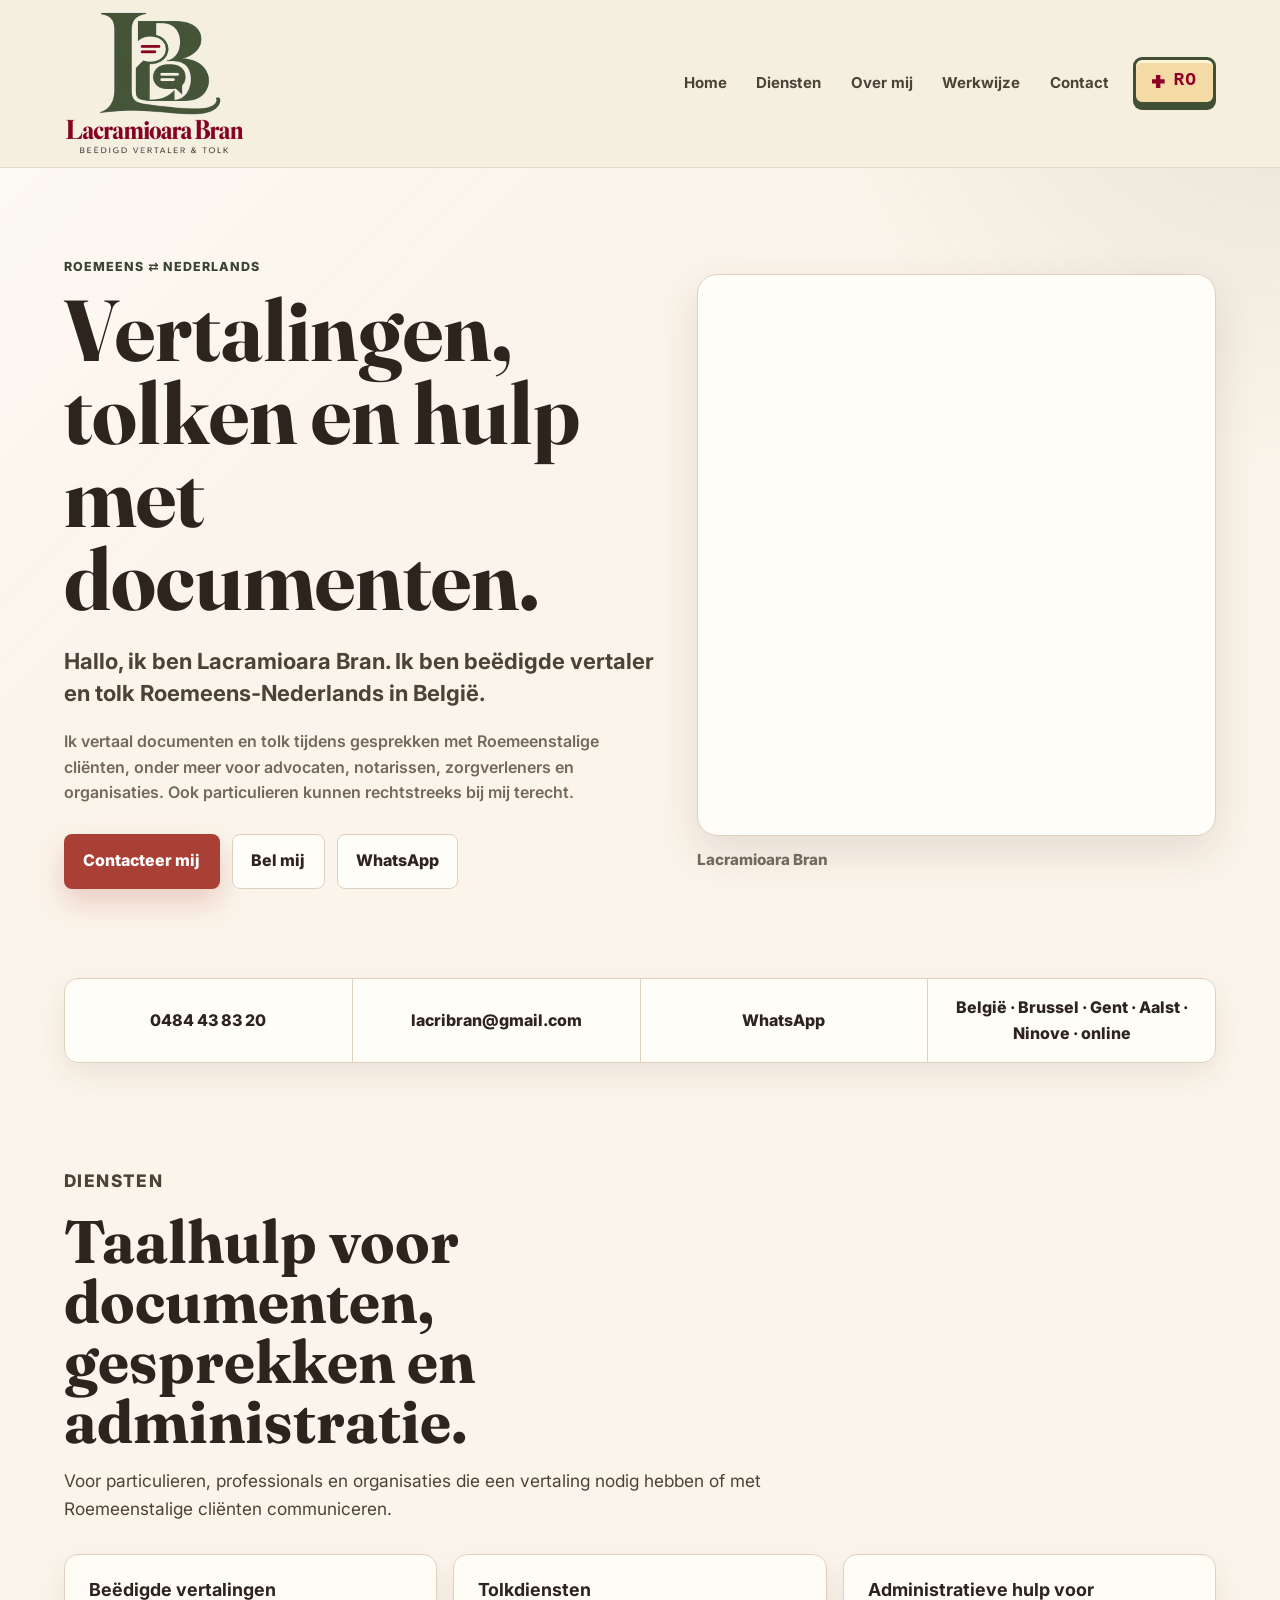
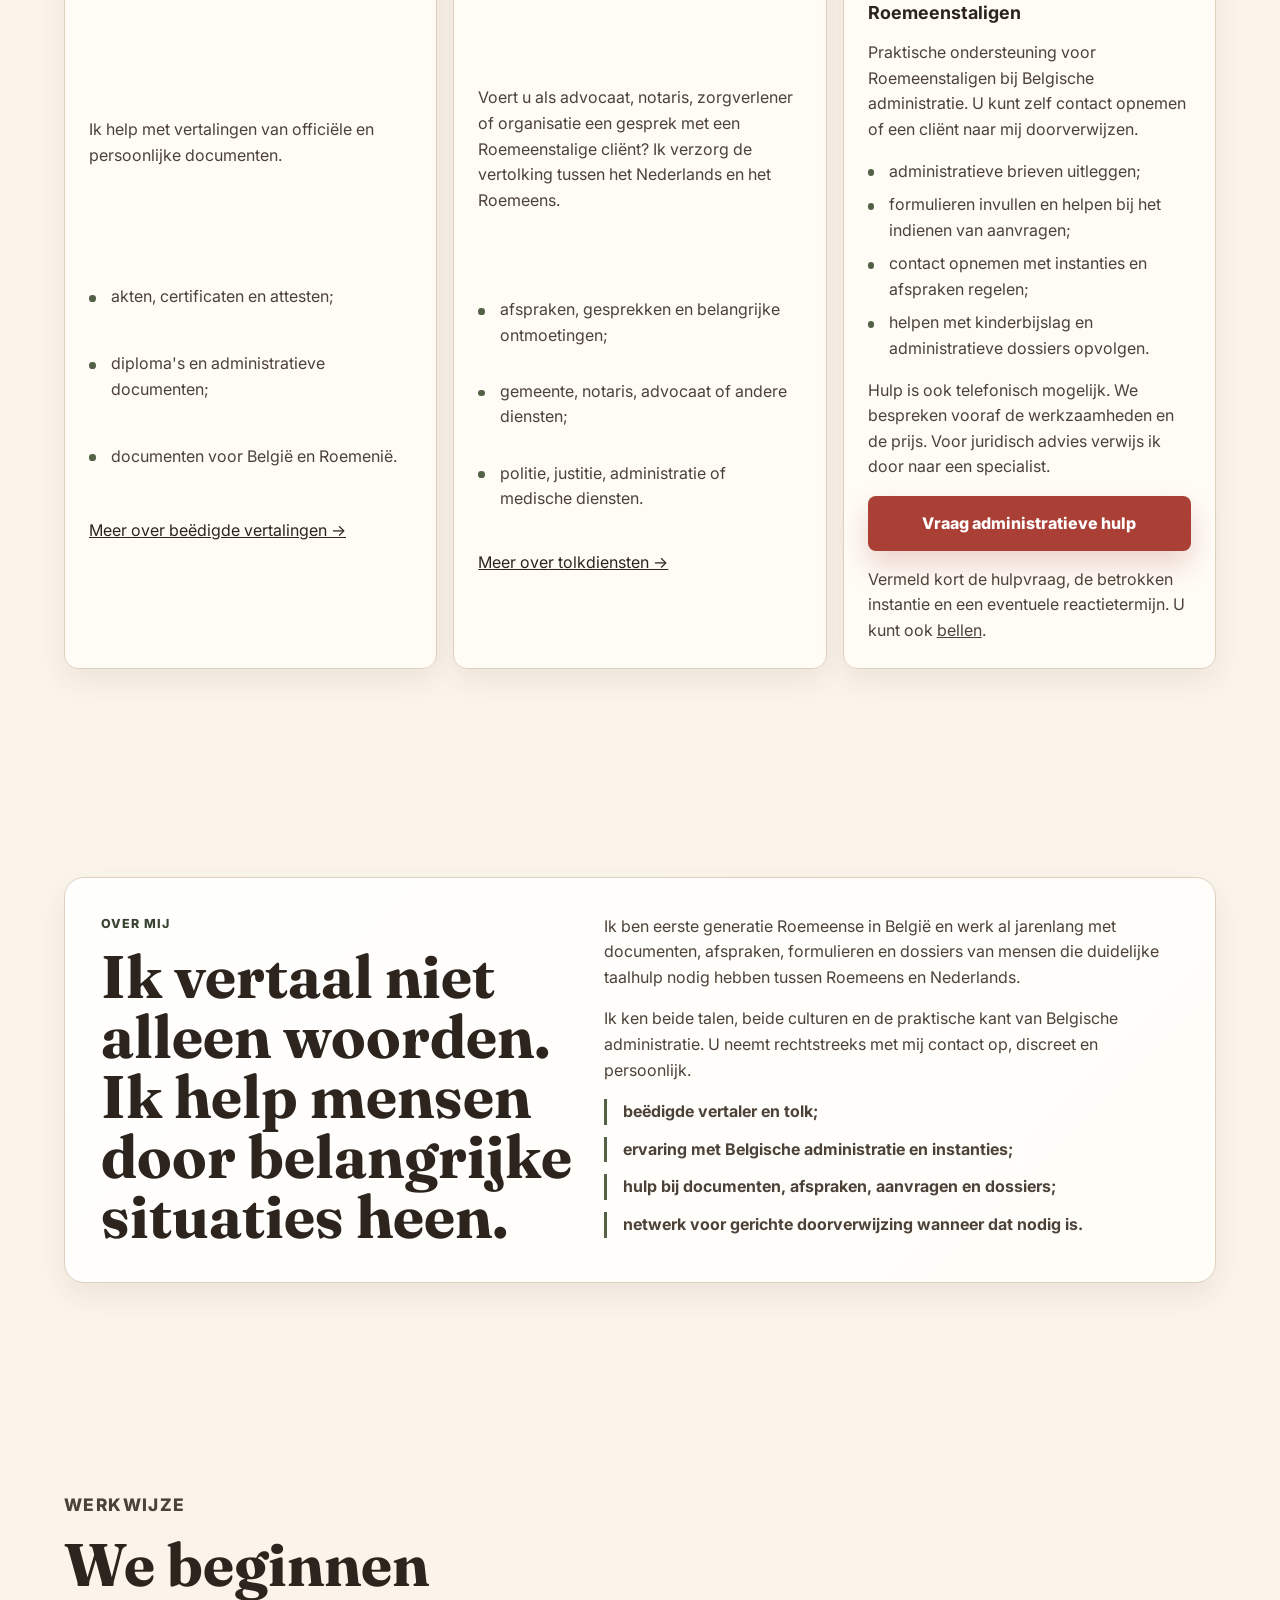
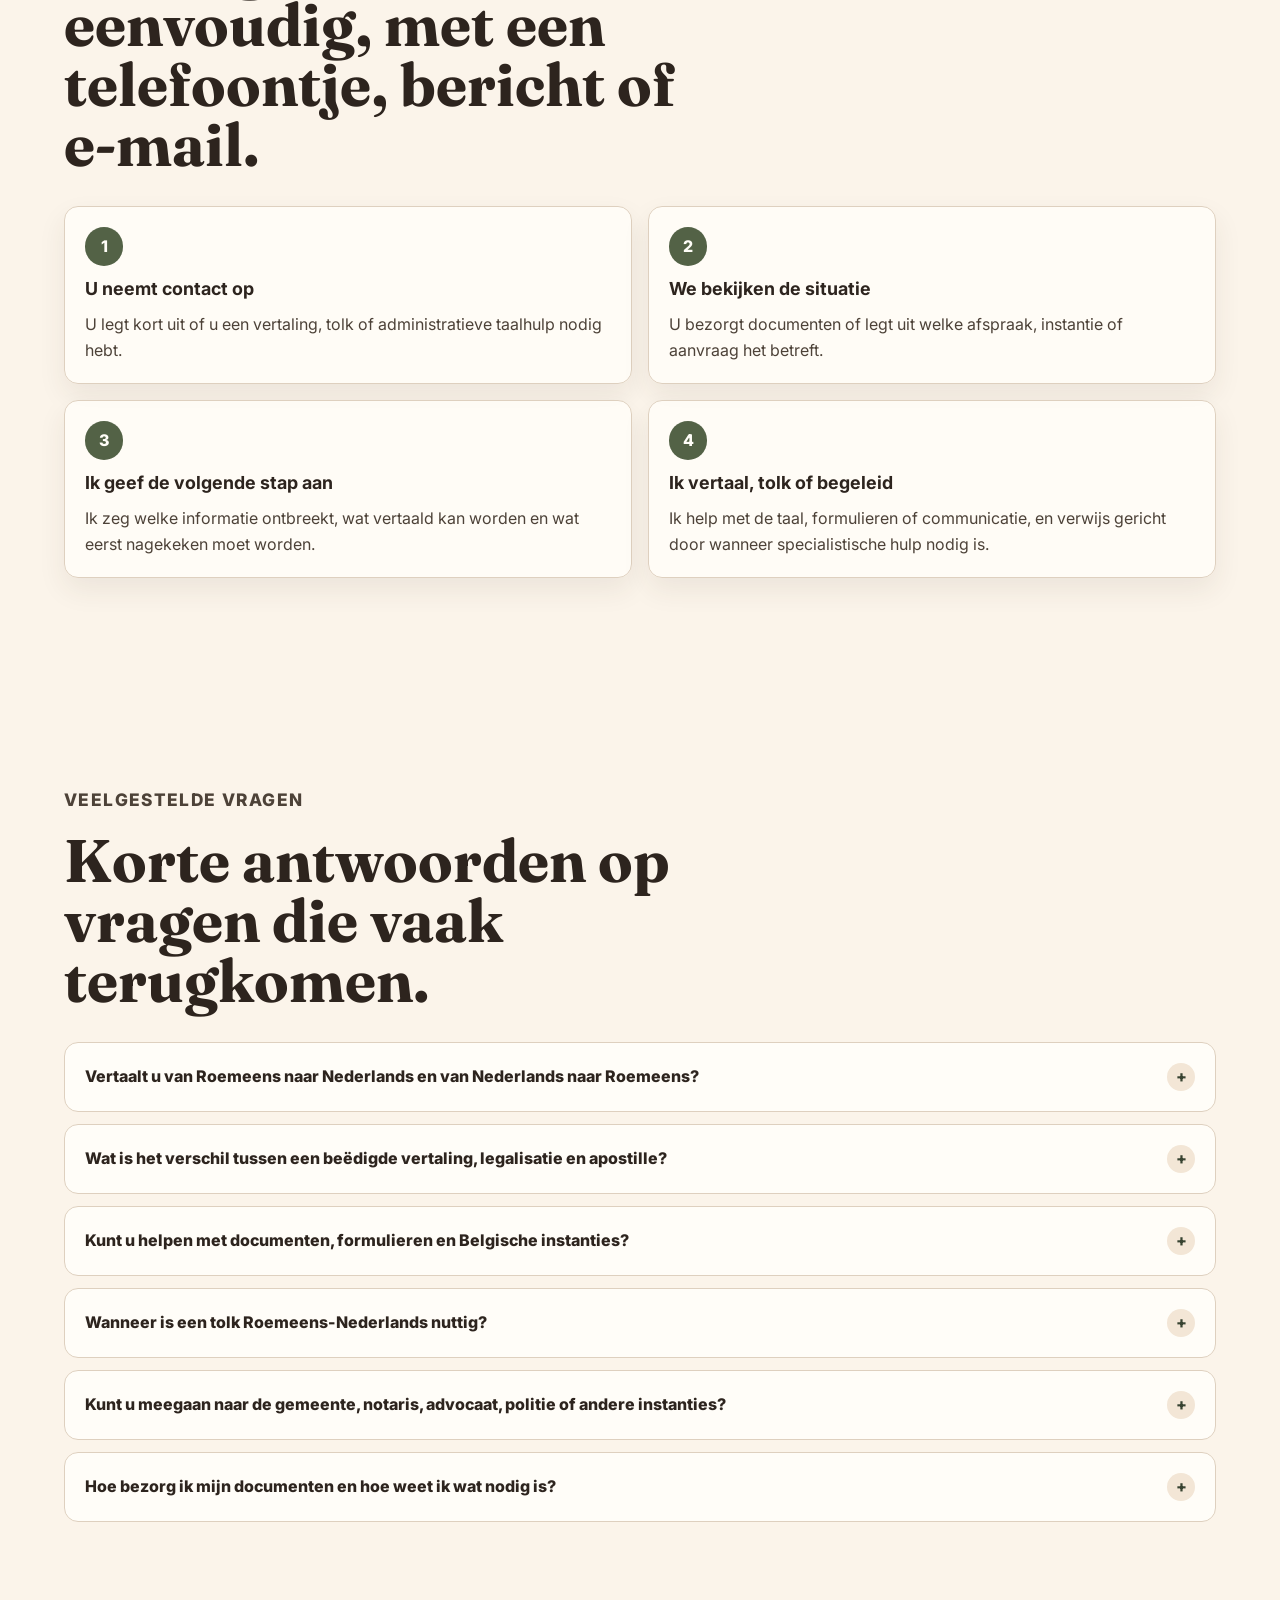
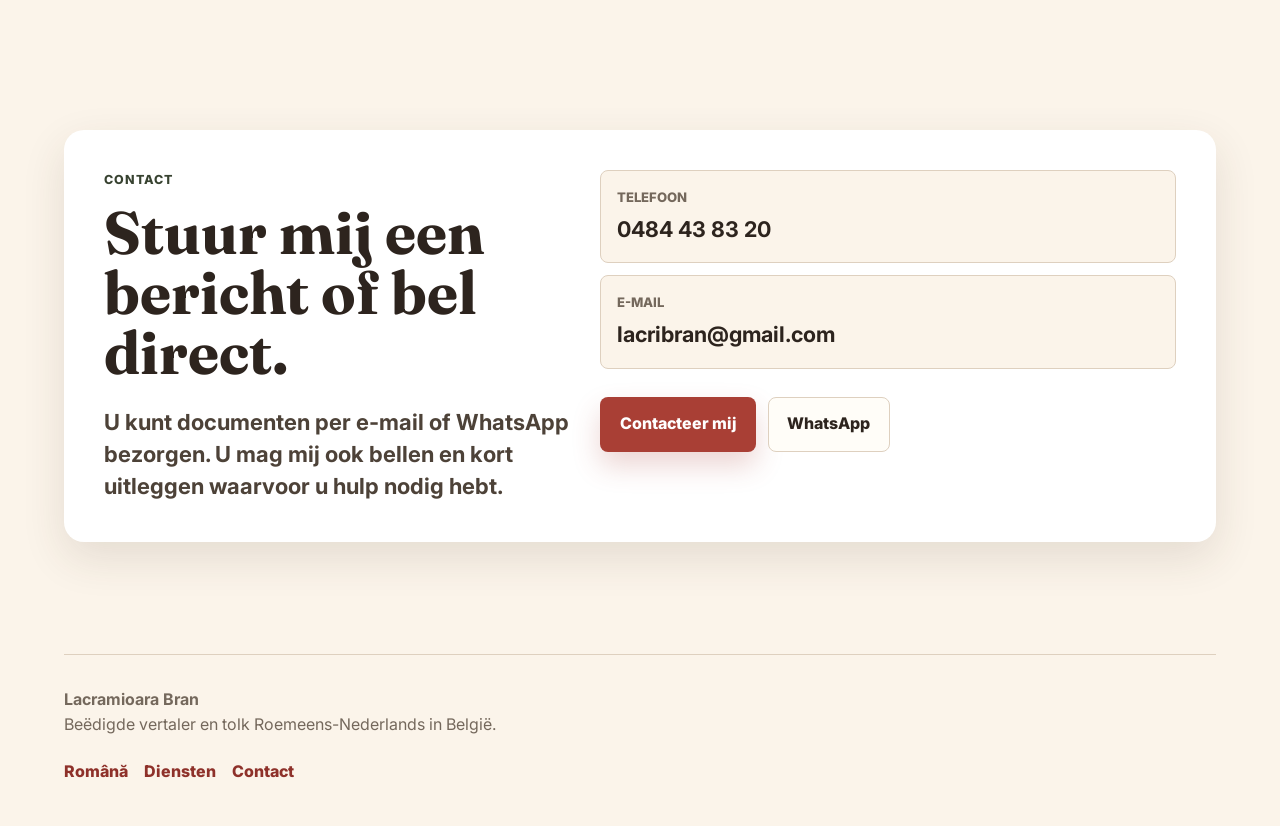
==== commit 49978089: "Refactor HTML structure and improve readability" ====
--- a/nl/index.html
+++ b/nl/index.html
@@ -3,6 +3,7 @@
   <head>
     <meta charset="utf-8">
     <meta name="viewport" content="width=device-width, initial-scale=1">
+
     <title>Beëdigde vertaler en tolk Roemeens-Nederlands | Lacramioara Bran</title>
     <meta
       name="description"
@@ -10,6 +11,7 @@
     >
     <meta name="theme-color" content="#fbf4ea">
     <meta name="robots" content="index, follow">
+
     <link rel="canonical" href="https://www.traduceri-belgia.be/nl/">
     <link rel="alternate" hreflang="ro" href="https://www.traduceri-belgia.be/">
     <link rel="alternate" hreflang="nl" href="https://www.traduceri-belgia.be/nl/">
@@ -17,8 +19,12 @@
     <link rel="icon" href="/favicon.svg" type="image/svg+xml">
     <link rel="preconnect" href="https://fonts.googleapis.com">
     <link rel="preconnect" href="https://fonts.gstatic.com" crossorigin>
-    <link href="https://fonts.googleapis.com/css2?family=Fraunces:opsz,wght@9..144,600;9..144,700&family=Inter:wght@400;500;600;700;800&display=swap" rel="stylesheet">
+    <link
+      href="https://fonts.googleapis.com/css2?family=Fraunces:opsz,wght@9..144,600;9..144,700&family=Inter:wght@400;500;600;700;800&display=swap"
+      rel="stylesheet"
+    >
     <link rel="stylesheet" href="/assets/css/main.css?v=20261018-logo">
+
     <meta property="og:site_name" content="Lacramioara Bran">
     <meta property="og:title" content="Beëdigde vertaler en tolk Roemeens-Nederlands">
     <meta
@@ -31,10 +37,15 @@
     <meta property="og:image:width" content="1200">
     <meta property="og:image:height" content="630">
     <meta property="og:locale" content="nl_BE">
+
     <meta name="twitter:card" content="summary_large_image">
     <meta name="twitter:title" content="Beëdigde vertaler en tolk Roemeens-Nederlands">
-    <meta name="twitter:description" content="Vertalingen, tolken en administratieve taalhulp Roemeens-Nederlands in België.">
+    <meta
+      name="twitter:description"
+      content="Vertalingen, tolken en administratieve taalhulp Roemeens-Nederlands in België."
+    >
     <meta name="twitter:image" content="https://www.traduceri-belgia.be/assets/images/og-nl.jpg">
+
     <script type="application/ld+json">
       {
         "@context": "https://schema.org",
@@ -47,7 +58,14 @@
             "image": "https://www.traduceri-belgia.be/assets/images/og-nl.jpg",
             "telephone": "+32484438320",
             "email": "lacribran@gmail.com",
-            "areaServed": ["België", "Brussel", "Gent", "Aalst", "Ninove", "online"],
+            "areaServed": [
+              "België",
+              "Brussel",
+              "Gent",
+              "Aalst",
+              "Ninove",
+              "online"
+            ],
             "knowsLanguage": ["ro", "nl"],
             "description": "Beëdigde vertaler en tolk Roemeens-Nederlands en Nederlands-Roemeens in België.",
             "serviceType": [
@@ -67,7 +85,7 @@
           },
           {
             "@type": "FAQPage",
-            "@id": "https://www.traduceri-belgia.be/nl/#faq",
+            "@id": "https://www.traduceri-belgia.be/nl/#veelgestelde-vragen",
             "mainEntity": [
               {
                 "@type": "Question",
@@ -90,7 +108,7 @@
                 "name": "Kunt u helpen met documenten, formulieren en Belgische instanties?",
                 "acceptedAnswer": {
                   "@type": "Answer",
-                  "text": "Ja. Ik help met formulieren, documenten, aanvragen, communicatie met instanties, afspraken en opvolging van dossiers. Ik kan optreden als tussenpersoon wanneer duidelijke communicatie tussen Roemeens en Nederlands nodig is. Als een situatie gespecialiseerd juridisch advies of andere professionele hulp vraagt, kan ik gericht doorverwijzen, zonder dat ik de rol van een jurist of andere specialist overneem."
+                  "text": "Ja. Ik ondersteun Roemeenstaligen bij Belgische administratie: brieven uitleggen, formulieren invullen, helpen bij het indienen van aanvragen, contact opnemen met instanties en afspraken regelen. Ik help ook met kinderbijslag en de opvolging van administratieve dossiers. Dit kan ook telefonisch. Vermeld de hulpvraag, de betrokken instantie en een eventuele reactietermijn. We bespreken vooraf de werkzaamheden en de prijs. Voor juridisch advies verwijs ik door naar een specialist."
                 }
               },
               {
@@ -98,7 +116,7 @@
                 "name": "Wanneer is een tolk Roemeens-Nederlands nuttig?",
                 "acceptedAnswer": {
                   "@type": "Answer",
-                  "text": "Als u als advocaat, notaris, dienstverlener of particulier een gesprek hebt met iemand die Roemeens spreekt, kan ik helpen om de communicatie duidelijk en rustig te laten verlopen. Ik tolk tussen Roemeens en Nederlands bij afspraken, gesprekken en documenten, afhankelijk van beschikbaarheid en de aard van de situatie."
+                  "text": "Als u als advocaat, notaris, dienstverlener of particulier een gesprek hebt met iemand die Roemeens spreekt, kan ik helpen om de communicatie duidelijk en rustig te laten verlopen. Ik tolk tussen Roemeens en Nederlands tijdens afspraken en gesprekken, afhankelijk van beschikbaarheid en de aard van de situatie."
                 }
               },
               {
@@ -123,21 +141,29 @@
       }
     </script>
   </head>
+
   <body>
     <header class="site-header">
       <div class="header-inner">
         <a class="brand" href="#top" aria-label="Naar boven">
-          <img class="brand-logo" src="/assets/images/lacramioara-logo.png"
-               alt="Lacramioara Bran — beëdigd vertaler &amp; tolk"
-               width="1254" height="1254" decoding="async" fetchpriority="high">
+          <img
+            class="brand-logo"
+            src="/assets/images/lacramioara-logo.png"
+            alt="Lacramioara Bran — beëdigd vertaler &amp; tolk"
+            width="648"
+            height="648"
+            decoding="async"
+            fetchpriority="high"
+          >
         </a>
+
         <nav class="site-nav" aria-label="Hoofdnavigatie">
           <a href="#top">Home</a>
           <a href="#diensten">Diensten</a>
           <a href="#over-mij">Over mij</a>
           <a href="#werkwijze">Werkwijze</a>
           <a href="#contact">Contact</a>
-          <a class="language-switch" href="/" hreflang="ro">RO</a>
+          <a class="language-switch" href="/" hreflang="ro" lang="ro">RO</a>
         </nav>
       </div>
     </header>
@@ -147,16 +173,24 @@
         <div class="hero-content">
           <p class="eyebrow">Roemeens ⇄ Nederlands</p>
           <h1 id="hero-title">Vertalingen, tolken en hulp met documenten.</h1>
+
           <p class="lead">
-            Hallo, ik ben Lacramioara Bran. Ik ben beëdigde vertaler en tolk Roemeens-Nederlands in België.
+            Hallo, ik ben Lacramioara Bran. Ik ben beëdigde vertaler
+            en tolk Roemeens-Nederlands in België.
           </p>
+
           <p class="hero-note">
-            U kunt bij mij terecht voor documenten, afspraken, formulieren, Belgische instanties en administratieve dossiers. Ik werk rechtstreeks en persoonlijk, zonder anoniem kantoor ertussen.
+            Ik vertaal documenten en tolk tijdens gesprekken met
+            Roemeenstalige cliënten, onder meer voor advocaten, notarissen,
+            zorgverleners en organisaties. Ook particulieren kunnen
+            rechtstreeks bij mij terecht.
           </p>
+
           <div class="hero-actions" aria-label="Snel contact">
-            <a class="button button-primary" href="mailto:lacribran@gmail.com?subject=Aanvraag%20vertaling%20of%20taalhulp">
-              Contacteer mij
-            </a>
+            <a
+              class="button button-primary"
+              href="mailto:lacribran@gmail.com?subject=Aanvraag%20vertaling%20of%20taalhulp"
+            >Contacteer mij</a>
             <a class="button button-secondary" href="tel:+32484438320">Bel mij</a>
             <a class="button button-secondary" href="https://wa.me/32484438320">WhatsApp</a>
           </div>
@@ -206,40 +240,83 @@
       <section class="section" id="diensten" aria-labelledby="diensten-title">
         <div class="section-header">
           <p class="eyebrow">Diensten</p>
-          <h2 id="diensten-title">Taalhulp voor documenten, gesprekken en administratie.</h2>
+          <h2 id="diensten-title">
+            Taalhulp voor documenten, gesprekken en administratie.
+          </h2>
           <p>
-            De diensten zijn bewust eenvoudig gegroepeerd, zodat u snel ziet waarvoor u contact kunt opnemen.
+            Voor particulieren, professionals en organisaties die een
+            vertaling nodig hebben of met Roemeenstalige cliënten communiceren.
           </p>
         </div>
+
         <div class="services-grid">
           <article class="card service-card">
             <h3>Beëdigde vertalingen</h3>
-            <p>Ik help met vertalingen van officiële en persoonlijke documenten.</p>
+            <p>
+              Ik help met vertalingen van officiële en persoonlijke documenten.
+            </p>
+
             <ul class="service-list">
               <li>akten, certificaten en attesten;</li>
               <li>diploma's en administratieve documenten;</li>
               <li>documenten voor België en Roemenië.</li>
             </ul>
-            <a href="/vertaler-nederlands-roemeens.html">Meer over beëdigde vertalingen →</a>
-          </article>
+
+            <a href="/vertaler-nederlands-roemeens.html">
+              Meer over beëdigde vertalingen →
+            </a>
+          </article>
+
           <article class="card service-card">
             <h3>Tolkdiensten</h3>
-            <p>Voert u als advocaat, notaris, zorgverlener of organisatie een gesprek met een Roemeenstalige cliënt? Ik verzorg de vertolking tussen het Nederlands en het Roemeens.</p>
+            <p>
+              Voert u als advocaat, notaris, zorgverlener of organisatie
+              een gesprek met een Roemeenstalige cliënt? Ik verzorg de
+              vertolking tussen het Nederlands en het Roemeens.
+            </p>
+
             <ul class="service-list">
               <li>afspraken, gesprekken en belangrijke ontmoetingen;</li>
               <li>gemeente, notaris, advocaat of andere diensten;</li>
               <li>politie, justitie, administratie of medische diensten.</li>
             </ul>
-            <a href="/tolk-roemeens-nederlands.html">Meer over tolkdiensten →</a>
-          </article>
+
+            <a href="/tolk-roemeens-nederlands.html">
+              Meer over tolkdiensten →
+            </a>
+          </article>
+
           <article class="card service-card">
-            <h3>Administratieve begeleiding</h3>
-            <p>Ik help u begrijpen welke stappen en documenten nodig zijn.</p>
+            <h3>Administratieve hulp voor Roemeenstaligen</h3>
+            <p>
+              Praktische ondersteuning voor Roemeenstaligen bij Belgische
+              administratie. U kunt zelf contact opnemen of een cliënt
+              naar mij doorverwijzen.
+            </p>
+
             <ul class="service-list">
-              <li>formulieren, aanvragen en communicatie met instanties;</li>
-              <li>administratieve dossiers en opvolging van aanvragen;</li>
-              <li>gerichte doorverwijzing wanneer specialistische hulp nodig is.</li>
+              <li>administratieve brieven uitleggen;</li>
+              <li>formulieren invullen en helpen bij het indienen van aanvragen;</li>
+              <li>contact opnemen met instanties en afspraken regelen;</li>
+              <li>helpen met kinderbijslag en administratieve dossiers opvolgen.</li>
             </ul>
+
+            <p>
+              Hulp is ook telefonisch mogelijk. We bespreken vooraf de
+              werkzaamheden en de prijs. Voor juridisch advies verwijs
+              ik door naar een specialist.
+            </p>
+
+            <a
+              class="button button-primary"
+              href="mailto:lacribran@gmail.com?subject=Aanvraag%20administratieve%20hulp"
+            >Vraag administratieve hulp</a>
+
+            <p>
+              Vermeld kort de hulpvraag, de betrokken instantie en een
+              eventuele reactietermijn.
+              U kunt ook <a href="tel:+32484438320">bellen</a>.
+            </p>
           </article>
         </div>
       </section>
@@ -248,17 +325,28 @@
         <div class="about-panel card">
           <div>
             <p class="eyebrow">Over mij</p>
-            <h2 id="over-title">Ik vertaal niet alleen woorden. Ik help mensen door belangrijke situaties heen.</h2>
+            <h2 id="over-title">
+              Ik vertaal niet alleen woorden. Ik help mensen door
+              belangrijke situaties heen.
+            </h2>
           </div>
+
           <div class="about-copy">
             <p>
-              Ik ben eerste generatie Roemeense in België en werk al jarenlang met documenten, afspraken, formulieren en dossiers van mensen die duidelijke taalhulp nodig hebben tussen Roemeens en Nederlands.
-            </p>
-            <p>
-              Ik ken beide talen, beide culturen en de praktische kant van Belgische administratie. U neemt rechtstreeks met mij contact op, discreet en persoonlijk.
-            </p>
+              Ik ben eerste generatie Roemeense in België en werk al
+              jarenlang met documenten, afspraken, formulieren en dossiers
+              van mensen die duidelijke taalhulp nodig hebben tussen
+              Roemeens en Nederlands.
+            </p>
+
+            <p>
+              Ik ken beide talen, beide culturen en de praktische kant
+              van Belgische administratie. U neemt rechtstreeks met
+              mij contact op, discreet en persoonlijk.
+            </p>
+
             <ul class="trust-list">
-              <li>beëdigde/geautoriseerde vertaler en tolk;</li>
+              <li>beëdigde vertaler en tolk;</li>
               <li>ervaring met Belgische administratie en instanties;</li>
               <li>hulp bij documenten, afspraken, aanvragen en dossiers;</li>
               <li>netwerk voor gerichte doorverwijzing wanneer dat nodig is.</li>
@@ -267,93 +355,189 @@
         </div>
       </section>
 
-      <section class="section" id="werkwijze" aria-labelledby="werkwijze-title">
+      <section
+        class="section"
+        id="werkwijze"
+        aria-labelledby="werkwijze-title"
+      >
         <div class="section-header">
           <p class="eyebrow">Werkwijze</p>
-          <h2 id="werkwijze-title">We beginnen eenvoudig, met een telefoontje, bericht of e-mail.</h2>
-        </div>
+          <h2 id="werkwijze-title">
+            We beginnen eenvoudig, met een telefoontje, bericht of e-mail.
+          </h2>
+        </div>
+
         <div class="process-grid">
           <article class="card process-card">
             <span class="step-number">1</span>
             <h3>U neemt contact op</h3>
-            <p>U legt kort uit of u een vertaling, tolk of administratieve taalhulp nodig hebt.</p>
-          </article>
+            <p>
+              U legt kort uit of u een vertaling, tolk of administratieve
+              taalhulp nodig hebt.
+            </p>
+          </article>
+
           <article class="card process-card">
             <span class="step-number">2</span>
             <h3>We bekijken de situatie</h3>
-            <p>U bezorgt documenten of legt uit welke afspraak, instantie of aanvraag het betreft.</p>
-          </article>
+            <p>
+              U bezorgt documenten of legt uit welke afspraak, instantie
+              of aanvraag het betreft.
+            </p>
+          </article>
+
           <article class="card process-card">
             <span class="step-number">3</span>
             <h3>Ik geef de volgende stap aan</h3>
-            <p>Ik zeg welke informatie ontbreekt, wat vertaald kan worden en wat eerst nagekeken moet worden.</p>
-          </article>
+            <p>
+              Ik zeg welke informatie ontbreekt, wat vertaald kan worden
+              en wat eerst nagekeken moet worden.
+            </p>
+          </article>
+
           <article class="card process-card">
             <span class="step-number">4</span>
             <h3>Ik vertaal, tolk of begeleid</h3>
-            <p>Ik help met de taal, formulieren of communicatie, en verwijs gericht door wanneer specialistische hulp nodig is.</p>
-          </article>
-        </div>
-      </section>
-
-      <section class="section" id="veelgestelde-vragen" aria-labelledby="faq-title">
+            <p>
+              Ik help met de taal, formulieren of communicatie, en verwijs
+              gericht door wanneer specialistische hulp nodig is.
+            </p>
+          </article>
+        </div>
+      </section>
+
+      <section
+        class="section"
+        id="veelgestelde-vragen"
+        aria-labelledby="faq-title"
+      >
         <div class="section-header">
           <p class="eyebrow">Veelgestelde vragen</p>
-          <h2 id="faq-title">Korte antwoorden op vragen die vaak terugkomen.</h2>
-        </div>
+          <h2 id="faq-title">
+            Korte antwoorden op vragen die vaak terugkomen.
+          </h2>
+        </div>
+
         <div class="faq-list">
           <details class="faq-item">
-            <summary>Vertaalt u van Roemeens naar Nederlands en van Nederlands naar Roemeens?</summary>
-            <p>Ja. Ik vertaal documenten tussen Roemeens en Nederlands. Als u niet zeker weet welk type vertaling nodig is, kan ik mee bekijken wat de ontvangende instantie vraagt.</p>
+            <summary>
+              Vertaalt u van Roemeens naar Nederlands en van Nederlands naar Roemeens?
+            </summary>
+            <p>
+              Ja. Ik vertaal documenten tussen Roemeens en Nederlands.
+              Als u niet zeker weet welk type vertaling nodig is,
+              kan ik mee bekijken wat de ontvangende instantie vraagt.
+            </p>
           </details>
+
           <details class="faq-item">
-            <summary>Wat is het verschil tussen een beëdigde vertaling, legalisatie en apostille?</summary>
-            <p>Een beëdigde of geautoriseerde vertaling wordt gemaakt door een bevoegde vertaler. Soms vraagt een instantie daarnaast een bijkomende formele stap, zoals een legalisatie van een handtekening of een notariële bevestiging. Een apostille is nog een andere officiële procedure. Wat nodig is, hangt af van het document en van de instantie waar u het indient. Ik kan helpen nagaan wat gevraagd wordt.</p>
+            <summary>
+              Wat is het verschil tussen een beëdigde vertaling, legalisatie en apostille?
+            </summary>
+            <p>
+              Een beëdigde of geautoriseerde vertaling wordt gemaakt door
+              een bevoegde vertaler. Soms vraagt een instantie daarnaast
+              een bijkomende formele stap, zoals een legalisatie van een
+              handtekening of een notariële bevestiging. Een apostille is
+              nog een andere officiële procedure. Wat nodig is, hangt af
+              van het document en van de instantie waar u het indient.
+              Ik kan helpen nagaan wat gevraagd wordt.
+            </p>
           </details>
+
           <details class="faq-item">
-            <summary>Kunt u helpen met documenten, formulieren en Belgische instanties?</summary>
-            <p>Ja. Ik help met formulieren, documenten, aanvragen, communicatie met instanties, afspraken en opvolging van dossiers. Ik kan optreden als tussenpersoon wanneer duidelijke communicatie tussen Roemeens en Nederlands nodig is. Als een situatie gespecialiseerd juridisch advies of andere professionele hulp vraagt, kan ik gericht doorverwijzen, zonder dat ik de rol van een jurist of andere specialist overneem.</p>
+            <summary>
+              Kunt u helpen met documenten, formulieren en Belgische instanties?
+            </summary>
+            <p>
+              Ja. Ik ondersteun Roemeenstaligen bij Belgische administratie:
+              brieven uitleggen, formulieren invullen, helpen bij het
+              indienen van aanvragen, contact opnemen met instanties en
+              afspraken regelen. Ik help ook met kinderbijslag en de
+              opvolging van administratieve dossiers. Dit kan ook telefonisch.
+              Vermeld de hulpvraag, de betrokken instantie en een eventuele
+              reactietermijn. We bespreken vooraf de werkzaamheden en de
+              prijs. Voor juridisch advies verwijs ik door naar een specialist.
+            </p>
           </details>
+
           <details class="faq-item">
             <summary>Wanneer is een tolk Roemeens-Nederlands nuttig?</summary>
-            <p>Als u als advocaat, notaris, dienstverlener of particulier een gesprek hebt met iemand die Roemeens spreekt, kan ik helpen om de communicatie duidelijk en rustig te laten verlopen. Ik tolk tussen Roemeens en Nederlands bij afspraken, gesprekken en documenten, afhankelijk van beschikbaarheid en de aard van de situatie.</p>
+            <p>
+              Als u als advocaat, notaris, dienstverlener of particulier
+              een gesprek hebt met iemand die Roemeens spreekt, kan ik
+              helpen om de communicatie duidelijk en rustig te laten
+              verlopen. Ik tolk tussen Roemeens en Nederlands tijdens
+              afspraken en gesprekken, afhankelijk van beschikbaarheid
+              en de aard van de situatie.
+            </p>
           </details>
+
           <details class="faq-item">
-            <summary>Kunt u meegaan naar de gemeente, notaris, advocaat, politie of andere instanties?</summary>
-            <p>Ja, afhankelijk van beschikbaarheid, plaats en aard van de afspraak. Ik kan tolken en begeleiden bij de gemeente, notaris, advocaat, politie, justitie of andere instanties waar duidelijke communicatie tussen Roemeens en Nederlands nodig is. Het is belangrijk om vooraf kort uit te leggen waarvoor de afspraak dient, zodat ik mij goed kan voorbereiden.</p>
+            <summary>
+              Kunt u meegaan naar de gemeente, notaris, advocaat, politie of andere instanties?
+            </summary>
+            <p>
+              Ja, afhankelijk van beschikbaarheid, plaats en aard van de
+              afspraak. Ik kan tolken en begeleiden bij de gemeente,
+              notaris, advocaat, politie, justitie of andere instanties
+              waar duidelijke communicatie tussen Roemeens en Nederlands
+              nodig is. Het is belangrijk om vooraf kort uit te leggen
+              waarvoor de afspraak dient, zodat ik mij goed kan voorbereiden.
+            </p>
           </details>
+
           <details class="faq-item">
             <summary>Hoe bezorg ik mijn documenten en hoe weet ik wat nodig is?</summary>
-            <p>Neem eerst contact op via telefoon, WhatsApp of e-mail. Leg kort uit waarvoor u hulp nodig hebt. Als het om documenten gaat, kunt u een duidelijke kopie bezorgen of uitleggen om welk document het gaat. Daarna kan ik aangeven welke informatie nog nodig is, welke stappen volgen en of vertaling, tolken, formulieren of administratieve begeleiding aangewezen zijn.</p>
+            <p>
+              Neem eerst contact op via telefoon, WhatsApp of e-mail.
+              Leg kort uit waarvoor u hulp nodig hebt. Als het om documenten
+              gaat, kunt u een duidelijke kopie bezorgen of uitleggen om
+              welk document het gaat. Daarna kan ik aangeven welke informatie
+              nog nodig is, welke stappen volgen en of vertaling, tolken,
+              formulieren of administratieve begeleiding aangewezen zijn.
+            </p>
           </details>
         </div>
       </section>
 
-      <section class="section contact-section" id="contact" aria-labelledby="contact-title">
+      <section
+        class="section contact-section"
+        id="contact"
+        aria-labelledby="contact-title"
+      >
         <div class="contact-panel">
           <div>
             <p class="eyebrow">Contact</p>
             <h2 id="contact-title">Stuur mij een bericht of bel direct.</h2>
             <p class="lead">
-              U kunt documenten per e-mail of WhatsApp bezorgen. U mag mij ook bellen en kort uitleggen waarvoor u hulp nodig hebt.
+              U kunt documenten per e-mail of WhatsApp bezorgen. U mag mij
+              ook bellen en kort uitleggen waarvoor u hulp nodig hebt.
             </p>
           </div>
+
           <div>
             <div class="contact-lines">
               <a class="contact-line" href="tel:+32484438320">
                 <span>Telefoon</span>
                 <strong>0484 43 83 20</strong>
               </a>
+
               <a class="contact-line" href="mailto:lacribran@gmail.com">
                 <span>E-mail</span>
                 <strong>lacribran@gmail.com</strong>
               </a>
             </div>
+
             <div class="contact-actions">
-              <a class="button button-primary" href="mailto:lacribran@gmail.com?subject=Aanvraag%20vertaling%20of%20taalhulp">
-                Contacteer mij
-              </a>
-              <a class="button button-secondary" href="https://wa.me/32484438320">WhatsApp</a>
+              <a
+                class="button button-primary"
+                href="mailto:lacribran@gmail.com?subject=Aanvraag%20vertaling%20of%20taalhulp"
+              >Contacteer mij</a>
+              <a
+                class="button button-secondary"
+                href="https://wa.me/32484438320"
+              >WhatsApp</a>
             </div>
           </div>
         </div>
@@ -365,12 +549,12 @@
         <strong>Lacramioara Bran</strong><br>
         Beëdigde vertaler en tolk Roemeens-Nederlands in België.
       </div>
+
       <nav class="footer-links" aria-label="Secundaire links">
-        <a href="/" hreflang="ro">Română</a>
+        <a href="/" hreflang="ro" lang="ro">Română</a>
         <a href="#diensten">Diensten</a>
         <a href="#contact">Contact</a>
       </nav>
     </footer>
   </body>
 </html>
-
--- a/assets/css/main.css
+++ b/assets/css/main.css
@@ -20,7 +20,8 @@
   --color-info: #3f6472;
   --color-disabled: #b8aea4;
   --font-display: "Fraunces", Georgia, serif;
-  --font-body: "Inter", ui-sans-serif, system-ui, -apple-system, BlinkMacSystemFont, "Segoe UI", sans-serif;
+  --font-body: "Inter", ui-sans-serif, system-ui, -apple-system,
+    BlinkMacSystemFont, "Segoe UI", sans-serif;
   --space-1: 0.25rem;
   --space-2: 0.5rem;
   --space-3: 0.75rem;
@@ -68,7 +69,11 @@
   z-index: -1;
   background:
     linear-gradient(135deg, rgb(255 255 255 / 56%), transparent 38%),
-    radial-gradient(circle at top right, rgb(83 98 70 / 12%), transparent 30%);
+    radial-gradient(
+      circle at top right,
+      rgb(83 98 70 / 12%),
+      transparent 30%
+    );
   pointer-events: none;
 }
 
@@ -94,31 +99,46 @@
   outline-offset: 4px;
 }
 
+/* Bovenbalk en logo */
+
 .site-header {
-  position: sticky;
-  top: 0;
+  position: relative;
   z-index: 10;
   border-bottom: 1px solid rgb(222 208 191 / 78%);
-  background: rgb(255 253 248 / 92%);
-  backdrop-filter: blur(1rem);
+  background: #f5efdf;
 }
 
 .header-inner {
   display: flex;
   align-items: center;
   justify-content: space-between;
-  gap: var(--space-4);
+  gap: 1.5rem;
   width: min(var(--max-page), calc(100% - 2rem));
   margin-inline: auto;
-  padding-block: var(--space-3);
+  padding-block: 0.65rem;
 }
 
 .brand {
-  display: inline-flex;
-  align-items: center;
-  gap: var(--space-3);
+  position: relative;
+  display: block;
+  width: 180px;
+  height: 146px;
+  flex: 0 0 180px;
   min-width: 0;
+  overflow: hidden;
+  isolation: isolate;
+  background: #f5efdf;
   text-decoration: none;
+}
+
+.brand-logo {
+  position: absolute;
+  width: 216px;
+  max-width: none;
+  height: 216px;
+  left: -18px;
+  top: -37px;
+  mix-blend-mode: darken;
 }
 
 .brand-mark {
@@ -150,6 +170,8 @@
   font-size: 0.82rem;
   font-weight: 600;
 }
+
+/* Navigatie */
 
 .site-nav {
   display: flex;
@@ -174,19 +196,80 @@
   color: var(--color-olive-dark);
 }
 
-.language-switch {
-  display: inline-grid;
-  min-width: 4.9rem;
+/* Retro NL/RO-knop */
+
+.site-nav a.language-switch {
+  display: inline-flex;
+  justify-content: center;
+  align-items: center;
+  gap: 0.55rem;
+  min-width: 5.2rem;
   min-height: 3rem;
-  place-items: center;
-  border: 1px solid var(--color-border);
-  border-radius: var(--radius-sm);
-  background: var(--color-surface);
-  box-shadow: 0 0.5rem 1.25rem rgb(62 48 35 / 8%);
-  color: var(--color-text);
-  font-size: 1.05rem;
-  font-weight: 800;
-}
+  padding: 0.55rem 0.8rem;
+  border: 3px solid #414f35;
+  border-radius: 9px;
+  background: #f4dba5;
+  color: #8f0026;
+  box-shadow:
+    0 5px 0 #414f35,
+    inset 0 3px 0 #fff4d7;
+  font-family: ui-monospace, "Courier New", monospace;
+  font-size: 1.12rem;
+  font-weight: 900;
+  line-height: 1;
+  letter-spacing: 0.06em;
+  text-decoration: none;
+  transform: translateY(-2px);
+  transition:
+    transform 120ms ease,
+    box-shadow 120ms ease,
+    background-color 120ms ease;
+}
+
+.site-nav a.language-switch::before {
+  content: "";
+  width: 13px;
+  height: 13px;
+  flex: 0 0 13px;
+  background: currentColor;
+  clip-path: polygon(
+    33% 0,
+    67% 0,
+    67% 33%,
+    100% 33%,
+    100% 67%,
+    67% 67%,
+    67% 100%,
+    33% 100%,
+    33% 67%,
+    0 67%,
+    0 33%,
+    33% 33%
+  );
+}
+
+.site-nav a.language-switch:hover {
+  background: #ffe7b2;
+  color: #8f0026;
+  transform: translateY(-4px);
+  box-shadow:
+    0 7px 0 #414f35,
+    inset 0 3px 0 #fff4d7;
+}
+
+.site-nav a.language-switch:active {
+  transform: translateY(3px);
+  box-shadow:
+    0 0 0 #414f35,
+    inset 0 2px 0 #dfc38d;
+}
+
+.site-nav a.language-switch:focus-visible {
+  outline: 3px solid #8f0026;
+  outline-offset: 7px;
+}
+
+/* Algemene pagina-indeling */
 
 .section,
 .hero,
@@ -265,13 +348,15 @@
   font-weight: 600;
 }
 
+/* Contactknoppen */
+
 .hero-actions,
 .contact-actions,
 .landing-actions {
   display: flex;
   flex-wrap: wrap;
   gap: var(--space-3);
-  margin-top: var(--space-7, 1.75rem);
+  margin-top: var(--space-7);
 }
 
 .button {
@@ -328,6 +413,8 @@
   background: #ffffff;
 }
 
+/* Portretfoto */
+
 .hero-media {
   align-self: center;
   justify-self: center;
@@ -363,6 +450,8 @@
   font-weight: 800;
 }
 
+/* Snelle contactgegevens */
+
 .quick-contact {
   display: grid;
   gap: 1px;
@@ -389,6 +478,8 @@
 .quick-contact a:hover {
   color: var(--color-red-hover);
 }
+
+/* Secties en diensten */
 
 .section {
   padding-block: clamp(3.5rem, 9vw, 6.5rem);
@@ -460,13 +551,19 @@
   background: var(--color-olive);
 }
 
+/* Over mij */
+
 .about-panel {
   display: grid;
   gap: var(--space-8);
   padding: clamp(1.4rem, 4vw, 2.25rem);
   border-radius: var(--radius-lg);
   background:
-    linear-gradient(135deg, rgb(255 255 255 / 82%), rgb(255 253 248 / 72%)),
+    linear-gradient(
+      135deg,
+      rgb(255 255 255 / 82%),
+      rgb(255 253 248 / 72%)
+    ),
     var(--color-surface);
 }
 
@@ -496,6 +593,8 @@
   color: var(--color-text-soft);
   font-weight: 700;
 }
+
+/* Werkwijze */
 
 .process-card {
   display: grid;
@@ -513,6 +612,8 @@
   color: var(--color-surface);
   font-weight: 800;
 }
+
+/* Veelgestelde vragen */
 
 .faq-list {
   display: grid;
@@ -571,6 +672,8 @@
   padding: 0 var(--space-5) var(--space-5);
 }
 
+/* Contactsectie */
+
 .contact-section {
   padding-bottom: clamp(4rem, 9vw, 7rem);
 }
@@ -610,6 +713,8 @@
   color: var(--color-text);
   font-size: clamp(1.08rem, 4vw, 1.35rem);
 }
+
+/* Voettekst */
 
 .site-footer {
   display: flex;
@@ -635,6 +740,8 @@
   text-decoration: none;
 }
 
+/* Aparte dienstenpagina's */
+
 .landing-main {
   width: min(58rem, calc(100% - 2rem));
   margin-inline: auto;
@@ -654,6 +761,8 @@
   max-width: 13ch;
 }
 
+/* Tablet */
+
 @media (min-width: 44rem) {
   .quick-contact {
     grid-template-columns: repeat(2, minmax(0, 1fr));
@@ -665,9 +774,13 @@
   }
 }
 
+/* Desktop */
+
 @media (min-width: 58rem) {
   .hero {
-    grid-template-columns: minmax(0, 0.95fr) minmax(22rem, 0.82fr);
+    grid-template-columns:
+      minmax(0, 0.95fr)
+      minmax(22rem, 0.82fr);
     align-items: center;
   }
 
@@ -694,10 +807,20 @@
 
   .about-panel,
   .contact-panel {
-    grid-template-columns: minmax(0, 0.82fr) minmax(20rem, 1fr);
+    grid-template-columns:
+      minmax(0, 0.82fr)
+      minmax(20rem, 1fr);
     align-items: start;
   }
 }
+
+@media (max-width: 63.99rem) and (min-width: 48rem) {
+  .site-nav {
+    flex-wrap: wrap;
+  }
+}
+
+/* Mobiel */
 
 @media (max-width: 47.99rem) {
   .hero-media {
@@ -705,8 +828,13 @@
   }
 
   .header-inner {
-    align-items: flex-start;
+    align-items: center;
     flex-direction: column;
+    gap: 0.75rem;
+  }
+
+  .brand {
+    flex: 0 0 146px;
   }
 
   .site-nav {
@@ -715,7 +843,8 @@
     width: 100%;
     gap: var(--space-2);
     overflow: visible;
-    padding-bottom: 0;
+    padding-bottom: 0.5rem;
+    font-size: 0.88rem;
   }
 
   .brand-role {
@@ -727,8 +856,10 @@
     text-align: center;
   }
 
-  .language-switch {
+  .site-nav a.language-switch {
     min-width: 0;
+    justify-self: center;
+    width: 5.2rem;
   }
 
   .hero-actions,
@@ -738,6 +869,8 @@
     width: 100%;
   }
 }
+
+/* Minder beweging voor bezoekers die dit instellen */
 
 @media (prefers-reduced-motion: reduce) {
   *,
@@ -748,4 +881,8 @@
     animation-duration: 0.01ms !important;
     animation-iteration-count: 1 !important;
   }
-}
+
+  .site-nav a.language-switch {
+    transition: none;
+  }
+}
